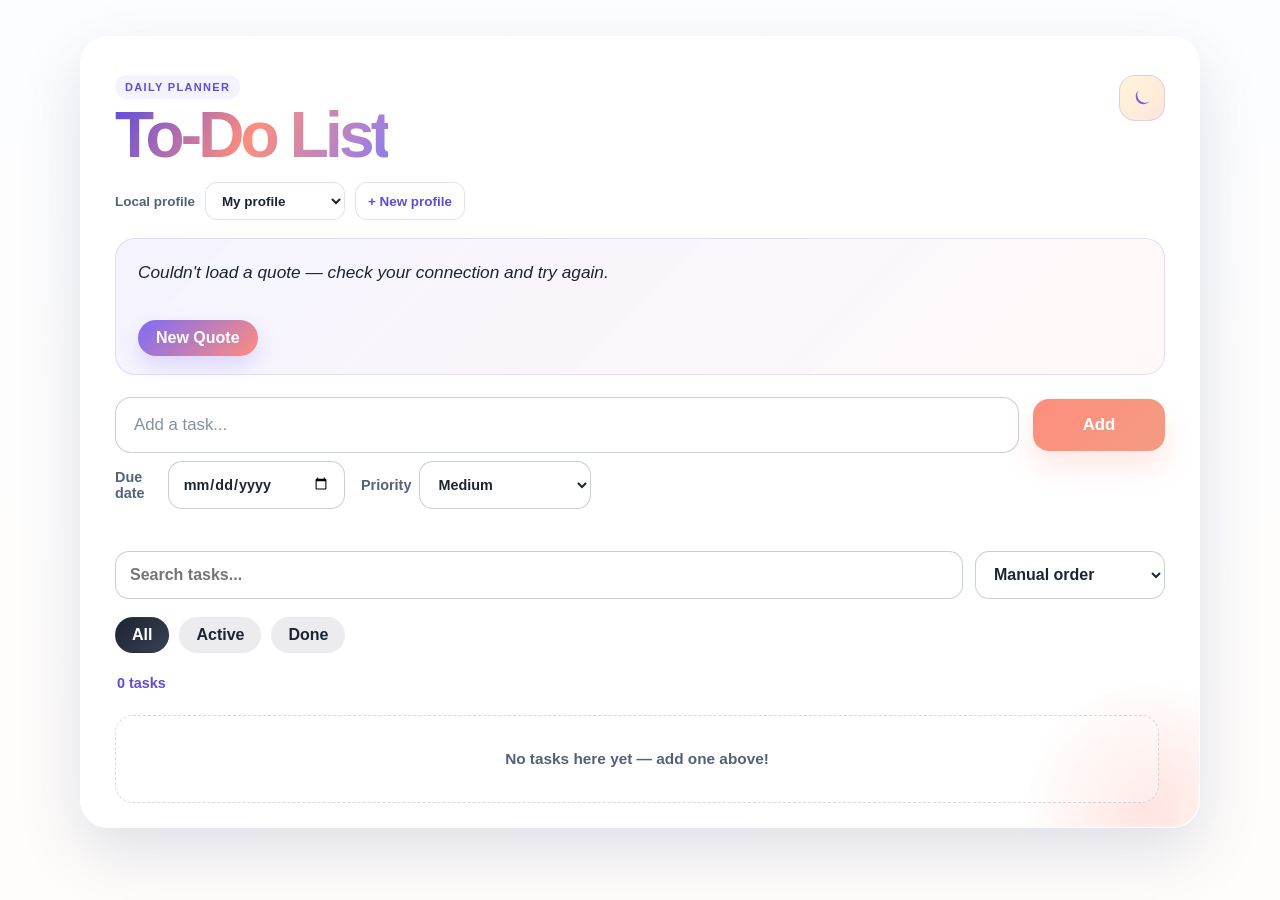
==== public/index.html @ 95595918 "feat: Refining the design" ====
<!doctype html>
<html lang="en">
    <head>
        <meta charset="UTF-8" />
        <meta name="viewport" content="width=device-width, initial-scale=1.0" />
        <title>To-Do List</title>
        <link rel="stylesheet" href="to-do-list.css" />
    </head>

    <body>
        <div class="todo-app">
            <header>
                <div class="logo">
                    <div class="brand-wrap">
                        <span class="eyebrow">Daily planner</span>
                        <h1>To-Do List</h1>
                    </div>
                    <button
                        id="mode-btn"
                        type="button"
                        onclick="myFunction()"
                        aria-label="Switch to dark mode"
                        title="Switch to dark mode"
                    >
                        <svg viewBox="0 0 24 24" aria-hidden="true">
                            <path d="M20.4 15.5A8.5 8.5 0 0 1 8.5 3.6 8.5 8.5 0 1 0 20.4 15.5Z"></path>
                        </svg>
                    </button>
                </div>
                <div class="profile-bar">
                    <label for="profile-select">Local profile</label>
                    <select id="profile-select" aria-label="Choose local profile">
                        <option value="default">My profile</option>
                    </select>
                    <button id="add-profile-btn" type="button">+ New profile</button>
                    <form id="profile-form" class="profile-form" hidden>
                        <label class="visually-hidden" for="profile-name-input">
                            Profile name
                        </label>
                        <input
                            id="profile-name-input"
                            type="text"
                            maxlength="40"
                            placeholder="Profile name"
                            autocomplete="off"
                        />
                        <button type="submit">Save</button>
                        <button id="cancel-profile-btn" type="button">Cancel</button>
                    </form>
                </div>
            </header>

            <div class="quote-box" id="quote-box">
                <p class="quote-text" id="quote-text">
                    Click "New Quote" for a little motivation.
                </p>
                <p class="quote-author" id="quote-author"></p>
                <button class="quote-btn" id="quote-btn" type="button">
                    New Quote
                </button>
            </div>

            <div class="composer">
                <input
                    type="text"
                    id="task-input"
                    placeholder="Add a task..."
                    autocomplete="off"
                />
                <button id="add-btn">Add</button>
            </div>

            <!-- DUE DATE + PRIORITY -->
            <div class="due-row">
                <label for="due-input">
                    Due date <input type="date" id="due-input" />
                </label>
                <label for="priority-input">
                    Priority
                    <select id="priority-input">
                        <option value="low">Low</option>
                        <option value="medium" selected>Medium</option>
                        <option value="high">High</option>
                    </select>
                </label>
            </div>

            <p class="error-msg" id="error-msg"></p>

            <!-- SEARCH + SORT -->
            <div class="toolbar">
                <input
                    type="text"
                    id="search-input"
                    class="search-input"
                    placeholder="Search tasks..."
                    autocomplete="off"
                />
                <select id="sort-select" class="sort-select">
                    <option value="manual">Manual order</option>
                    <option value="due">Sort by due date</option>
                    <option value="priority">Sort by priority</option>
                </select>
            </div>

            <!-- FILTER TABS -->
            <div class="filters">
                <button
                    class="filter-btn active"
                    data-filter="all"
                    type="button"
                >
                    All
                </button>
                <button class="filter-btn" data-filter="active" type="button">
                    Active
                </button>
                <button class="filter-btn" data-filter="done" type="button">
                    Done
                </button>
            </div>

            <div class="list-meta">
                <span id="count-label">0 tasks</span>
                <span id="done-label"></span>
            </div>

            <div class="task-list-container">
                <ul id="task-list"></ul>
                <div class="empty-state" id="empty-state">
                    No tasks here yet — add one above!
                </div>
            </div>
        </div>

        <!-- UNDO TOAST -->
        <div class="toast" id="toast">
            <span id="toast-msg">Task deleted</span>
            <button id="toast-undo" type="button">Undo</button>
        </div>

        <script src="to-do-list.js"></script>
    </body>
</html>
---- public/to-do-list.css ----
﻿/* =========================================================
   MODERN TASK APP REDESIGN
   ========================================================= */

*,
*::before,
*::after {
    box-sizing: border-box;
}

:root {
    --bg-1: #edf4ff;
    --bg-2: #f9efe8;
    --surface: rgba(255, 255, 255, 0.58);
    --surface-strong: rgba(255, 255, 255, 0.82);
    --border: rgba(148, 163, 184, 0.34);
    --shadow: 0 24px 60px rgba(79, 95, 143, 0.18);
    --primary: #7c6cf7;
    --primary-strong: #5d4ce2;
    --secondary: #ff8d7d;
    --mint: #65d7c7;
    --sun: #f6c76d;
    --text: #1d2433;
    --muted: #536277;
    --soft: rgba(124, 108, 247, 0.1);
    --success: #1ea672;
    --warning: #c67b00;
    --danger: #db5d50;
    --dark-surface: rgba(17, 24, 39, 0.8);
    --dark-border: rgba(148, 163, 184, 0.2);
}

html,
body {
    height: 100%;
}

body {
    min-height: 100vh;
    margin: 0;
    padding: 22px 14px 40px;
    display: flex;
    align-items: flex-start;
    justify-content: center;
    font-family: Inter, "Segoe UI", sans-serif;
    color: var(--text);
    background-image:
        linear-gradient(rgba(239, 245, 255, 0.18), rgba(255, 242, 231, 0.2)),
        url("night-sky.webp");
    background-size: cover;
    background-position: center;
    background-repeat: no-repeat;
    background-attachment: fixed;
    transition: background-image 0.25s ease;
}

button,
input,
select {
    font: inherit;
}

.todo-app {
    width: min(1120px, 100%);
    padding: 26px 18px 18px;
    position: relative;
    border-radius: 28px;
    background: rgba(255, 255, 255, 0.88);
    border: 1px solid rgba(255, 255, 255, 0.82);
    backdrop-filter: blur(12px);
    -webkit-backdrop-filter: blur(12px);
    box-shadow: var(--shadow);
    overflow: hidden;
}

.todo-app::before {
    content: "";
    position: absolute;
    inset: auto -80px -110px auto;
    width: 260px;
    height: 260px;
    border-radius: 50%;
    background: radial-gradient(circle, rgba(255, 141, 125, 0.24), transparent 70%);
    pointer-events: none;
}

.logo {
    display: flex;
    justify-content: space-between;
    align-items: flex-start;
    gap: 12px;
    margin-bottom: 10px;
    position: relative;
    z-index: 1;
}

.brand-wrap {
    display: flex;
    flex-direction: column;
    gap: 6px;
}

.eyebrow {
    display: inline-flex;
    align-items: center;
    align-self: flex-start;
    padding: 6px 10px;
    border-radius: 999px;
    background: rgba(124, 108, 247, 0.08);
    color: var(--primary-strong);
    font-size: 11px;
    font-weight: 700;
    letter-spacing: 0.12em;
    text-transform: uppercase;
}

.todo-app h1 {
    margin: 0;
    font-size: clamp(2.1rem, 5vw, 4rem);
    line-height: 0.96;
    font-weight: 900;
    letter-spacing: -0.06em;
    background: linear-gradient(120deg, var(--primary-strong), var(--secondary), #8c7cf4);
    -webkit-background-clip: text;
    background-clip: text;
    color: transparent;
}

#mode-btn {
    width: 46px;
    height: 46px;
    display: inline-flex;
    align-items: center;
    justify-content: center;
    flex: none;
    border: 1px solid rgba(124, 108, 247, 0.24);
    background: linear-gradient(135deg, #fff5d8, #ffe5dc);
    color: #7c5bda;
    border-radius: 16px;
    cursor: pointer;
    transition: transform 0.2s ease, background 0.2s ease, border-color 0.2s ease;
}

#mode-btn svg {
    width: 22px;
    height: 22px;
    fill: currentColor;
}

#mode-btn svg.sun-icon {
    fill: none;
    stroke: currentColor;
    stroke-width: 2;
    stroke-linecap: round;
}

#mode-btn:hover {
    transform: translateY(-1px);
    background: linear-gradient(135deg, #ffe9a8, #ffd2c9);
}

.todo-app .quote-box {
    position: relative;
    z-index: 1;
    margin: 18px 0 22px;
    padding: 18px 18px 16px;
    border-radius: 20px;
    border: 1px solid rgba(124, 108, 247, 0.18);
    background: linear-gradient(135deg, rgba(124, 108, 247, 0.08), rgba(255, 141, 125, 0.06));
}

.todo-app .quote-text {
    margin: 0 0 8px;
    font-size: 1.08rem;
    font-style: italic;
    line-height: 1.6;
    color: var(--text);
}

.todo-app .quote-author {
    margin: 0 0 12px;
    color: var(--primary-strong);
    font-weight: 700;
    font-size: 0.78rem;
    letter-spacing: 0.04em;
    min-height: 1em;
}

.todo-app .quote-btn {
    border: none;
    border-radius: 999px;
    background: linear-gradient(135deg, var(--primary), var(--secondary));
    color: white;
    padding: 9px 18px;
    font-weight: 800;
    cursor: pointer;
    box-shadow: 0 10px 20px rgba(124, 108, 247, 0.22);
    transition: transform 0.2s ease, opacity 0.2s ease;
}

.todo-app .quote-btn:hover {
    transform: translateY(-1px);
}

.todo-app .quote-btn:disabled {
    opacity: 0.7;
    cursor: wait;
}

.todo-app .composer {
    position: relative;
    z-index: 1;
    display: flex;
    gap: 12px;
    align-items: center;
}

.todo-app #task-input {
    width: 100%;
    min-width: 0;
    border: 1.5px solid rgba(116, 136, 163, 0.4);
    border-radius: 16px;
    background: rgba(255, 255, 255, 0.92);
    padding: 17px 18px;
    font-size: 1.05rem;
    color: var(--text);
    outline: none;
    transition: border-color 0.2s ease, box-shadow 0.2s ease, background 0.2s ease;
}

.todo-app #task-input::placeholder {
    color: rgba(83, 98, 119, 0.7);
}

.todo-app #task-input:focus,
.todo-app .search-input:focus,
.todo-app #due-input:focus,
.todo-app #priority-input:focus,
.todo-app .sort-select:focus {
    border-color: rgba(124, 108, 247, 0.8);
    box-shadow: 0 0 0 5px rgba(124, 108, 247, 0.12);
    background: rgba(255, 255, 255, 0.8);
}

.todo-app #task-input.shake {
    animation: todo-shake 0.32s ease;
    border-color: rgba(219, 93, 80, 0.75);
    box-shadow: 0 0 0 5px rgba(219, 93, 80, 0.12);
}

@keyframes todo-shake {
    0%,
    100% { transform: translateX(0); }
    25% { transform: translateX(-6px); }
    50% { transform: translateX(6px); }
    75% { transform: translateX(-4px); }
}

.todo-app #add-btn {
    flex: none;
    min-width: 110px;
    border: none;
    border-radius: 16px;
    background: linear-gradient(135deg, var(--secondary), #f39c81);
    color: white;
    font-size: 1.05rem;
    font-weight: 800;
    padding: 16px 20px;
    cursor: pointer;
    box-shadow: 0 16px 28px rgba(255, 141, 125, 0.2);
    transition: transform 0.2s ease, box-shadow 0.2s ease;
}

.todo-app #add-btn:hover {
    transform: translateY(-1px);
    box-shadow: 0 20px 30px rgba(255, 141, 125, 0.28);
}

.todo-app .error-msg {
    position: relative;
    z-index: 1;
    min-height: 1.2em;
    margin: 8px 4px 0;
    color: var(--danger);
    font-size: 0.84rem;
    font-weight: 700;
}

.todo-app .due-row {
    position: relative;
    z-index: 1;
    display: flex;
    flex-wrap: wrap;
    gap: 12px;
    margin-top: 8px;
}

.todo-app .due-row label {
    display: flex;
    align-items: center;
    gap: 8px;
    font-size: 0.9rem;
    font-weight: 700;
    color: var(--muted);
    flex: 1 1 180px;
}

.todo-app #due-input,
.todo-app #priority-input,
.todo-app .search-input,
.todo-app .sort-select {
    border: 1.5px solid rgba(116, 136, 163, 0.4);
    background: rgba(255, 255, 255, 0.92);
    border-radius: 14px;
    color: var(--text);
    outline: none;
    min-height: 48px;
    padding: 0 14px;
    font-weight: 600;
}

.todo-app #due-input,
.todo-app #priority-input {
    width: 100%;
}

.todo-app #priority-input option {
    background: white;
    color: var(--text);
}

.todo-app .toolbar {
    position: relative;
    z-index: 1;
    display: flex;
    flex-wrap: wrap;
    gap: 12px;
    margin-top: 18px;
}

.todo-app .search-input {
    flex: 1 1 220px;
    min-width: 0;
}

.todo-app .sort-select {
    flex: 0 0 180px;
    min-width: 0;
    cursor: pointer;
}

.todo-app .filters {
    position: relative;
    z-index: 1;
    display: flex;
    align-items: center;
    gap: 10px;
    flex-wrap: wrap;
    margin-top: 18px;
}

.todo-app .filter-btn {
    border: 1px solid transparent;
    border-radius: 999px;
    background: rgba(15, 23, 42, 0.08);
    color: var(--text);
    padding: 8px 16px;
    font-weight: 800;
    cursor: pointer;
    transition: transform 0.2s ease, background 0.2s ease, color 0.2s ease;
}

.todo-app .filter-btn:hover {
    transform: translateY(-1px);
}

.todo-app .filter-btn.active {
    background: linear-gradient(135deg, var(--text), #374151);
    color: white;
}

.todo-app .list-meta {
    position: relative;
    z-index: 1;
    display: flex;
    justify-content: space-between;
    align-items: center;
    gap: 12px;
    margin-top: 22px;
    padding: 0 2px;
    font-size: 0.9rem;
    font-weight: 800;
}

.todo-app #count-label {
    color: var(--primary-strong);
}

.todo-app #done-label {
    color: var(--success);
}

.task-list-container {
    position: relative;
    z-index: 1;
    max-height: 540px;
    overflow-y: auto;
    padding-right: 6px;
    margin-top: 12px;
}

.task-list-container::-webkit-scrollbar {
    width: 8px;
}

.task-list-container::-webkit-scrollbar-thumb {
    background: rgba(148, 163, 184, 0.45);
    border-radius: 999px;
}

.todo-app #task-list {
    list-style: none;
    margin: 0;
    padding: 0;
    display: flex;
    flex-direction: column;
    gap: 12px;
}

.todo-app #task-list li {
    display: flex;
    align-items: center;
    gap: 12px;
    width: 100%;
    padding: 12px 14px 12px 10px;
    border-radius: 18px;
    background: rgba(255, 255, 255, 0.94);
    border: 1px solid rgba(148, 163, 184, 0.3);
    border-left: 4px solid var(--accent, var(--primary));
    box-shadow: 0 8px 20px rgba(15, 23, 42, 0.04);
    transition: transform 0.2s ease, box-shadow 0.2s ease, border-color 0.2s ease;
    animation: todo-rise 0.25s ease;
}

.todo-app #task-list li:hover {
    transform: translateY(-2px);
    box-shadow: 0 12px 24px rgba(15, 23, 42, 0.08);
}

.todo-app #task-list li.dragging {
    opacity: 0.5;
}

@keyframes todo-rise {
    from {
        opacity: 0;
        transform: translateY(8px);
    }
    to {
        opacity: 1;
        transform: translateY(0);
    }
}

.todo-app .drag-handle {
    flex: none;
    width: 18px;
    height: 24px;
    border: none;
    background: transparent;
    color: rgba(83, 98, 119, 0.7);
    display: flex;
    align-items: center;
    justify-content: center;
    cursor: grab;
    padding: 0;
}

.todo-app .drag-handle:hover {
    color: var(--primary-strong);
}

.todo-app .check {
    width: 28px;
    height: 28px;
    border-radius: 50%;
    border: 2px solid var(--accent, var(--primary));
    background: white;
    display: flex;
    align-items: center;
    justify-content: center;
    padding: 0;
    flex: none;
    cursor: pointer;
    transition: transform 0.2s ease, background 0.2s ease;
}

.todo-app .check svg {
    width: 15px;
    height: 15px;
    opacity: 0;
    transform: scale(0.7);
    transition: opacity 0.2s ease, transform 0.2s ease;
}

.todo-app li.done .check {
    background: var(--accent, var(--primary));
    border-color: var(--accent, var(--primary));
}

.todo-app li.done .check svg {
    opacity: 1;
    transform: scale(1);
}

.todo-app .task-main {
    flex: 1 1 auto;
    min-width: 0;
    display: flex;
    align-items: center;
    flex-wrap: wrap;
    gap: 8px 10px;
}

.todo-app .task-text {
    flex: 1 1 auto;
    min-width: 0;
    font-size: 1.05rem;
    font-weight: 600;
    color: var(--text);
    line-height: 1.4;
    word-break: break-word;
    cursor: pointer;
}

.todo-app li.done .task-text {
    color: rgba(30, 166, 114, 0.9);
    text-decoration: line-through;
    font-weight: 500;
}

.todo-app .priority-badge,
.todo-app .due-badge {
    display: inline-flex;
    align-items: center;
    justify-content: center;
    border: none;
    border-radius: 999px;
    font-size: 0.73rem;
    font-weight: 800;
    line-height: 1;
    padding: 7px 10px;
    white-space: nowrap;
    cursor: pointer;
    transition: transform 0.2s ease;
}

.todo-app .priority-badge:hover,
.todo-app .due-badge:hover {
    transform: translateY(-1px);
}

.todo-app .priority-badge.low {
    background: rgba(101, 215, 199, 0.16);
    color: #167f6b;
}

.todo-app .priority-badge.medium {
    background: rgba(246, 199, 109, 0.21);
    color: #9c6a00;
}

.todo-app .priority-badge.high {
    background: rgba(219, 93, 80, 0.12);
    color: #c94a3b;
}

.todo-app .due-badge {
    background: rgba(124, 108, 247, 0.08);
    color: var(--primary-strong);
}

.todo-app .due-badge.today {
    background: rgba(246, 199, 109, 0.22);
    color: var(--warning);
}

.todo-app .due-badge.overdue {
    background: rgba(219, 93, 80, 0.12);
    color: var(--danger);
}

.todo-app .due-badge.empty {
    background: rgba(148, 163, 184, 0.08);
    color: var(--muted);
    border: 1px dashed rgba(148, 163, 184, 0.44);
}

.todo-app .delete-btn {
    flex: none;
    width: 32px;
    height: 32px;
    display: flex;
    align-items: center;
    justify-content: center;
    border: none;
    border-radius: 10px;
    background: transparent;
    color: rgba(83, 98, 119, 0.8);
    cursor: pointer;
    transition: background 0.2s ease, color 0.2s ease, transform 0.2s ease;
}

.todo-app .delete-btn:hover {
    background: rgba(219, 93, 80, 0.12);
    color: var(--danger);
    transform: rotate(10deg);
}

.todo-app .empty-state {
    display: none;
    margin-top: 12px;
    padding: 34px 18px;
    border: 1.5px dashed rgba(148, 163, 184, 0.4);
    border-radius: 18px;
    background: rgba(255, 255, 255, 0.28);
    text-align: center;
    font-size: 0.96rem;
    color: var(--muted);
    font-weight: 600;
}

.todo-app .edit-input {
    width: 100%;
    border: 2px solid rgba(124, 108, 247, 0.7);
    border-radius: 12px;
    background: rgba(255, 255, 255, 0.95);
    color: var(--text);
    padding: 10px 12px;
    font-size: 1rem;
    font-weight: 600;
    outline: none;
    box-shadow: 0 0 0 4px rgba(124, 108, 247, 0.08);
}

.toast {
    position: fixed;
    left: 50%;
    bottom: 20px;
    transform: translate(-50%, 30px);
    display: flex;
    align-items: center;
    gap: 12px;
    width: min(420px, calc(100% - 28px));
    padding: 12px 14px 12px 18px;
    border-radius: 14px;
    background: rgba(15, 23, 42, 0.92);
    color: white;
    box-shadow: 0 16px 40px rgba(15, 23, 42, 0.24);
    opacity: 0;
    pointer-events: none;
    transition: opacity 0.2s ease, transform 0.2s ease;
    z-index: 20;
}

.toast.show {
    opacity: 1;
    transform: translate(-50%, 0);
    pointer-events: auto;
}

.toast button {
    border: none;
    border-radius: 999px;
    background: linear-gradient(135deg, var(--primary), var(--secondary));
    color: white;
    font-weight: 800;
    padding: 8px 12px;
    cursor: pointer;
}

@media (min-width: 620px) {
    .todo-app {
        padding: 32px 28px 20px;
    }

    .todo-app .composer {
        gap: 14px;
    }

    .todo-app #add-btn {
        min-width: 132px;
    }

    .todo-app .due-row {
        gap: 16px;
    }

    .todo-app .due-row label {
        flex: 0 1 230px;
    }

    .todo-app .toolbar {
        flex-wrap: nowrap;
    }

    .todo-app .search-input {
        flex: 1 1 auto;
    }

    .todo-app .sort-select {
        flex: 0 0 190px;
    }
}

@media (min-width: 900px) {
    body {
        padding-top: 36px;
    }

    .todo-app {
        padding: 38px 34px 24px;
    }

    .todo-app .quote-box {
        padding: 20px 22px 18px;
    }

    .todo-app .task-text {
        font-size: 1.08rem;
    }
}

body.night-mode {
    background-image: url("starry-sun.webp");
    color: #e5eefb;
}

body.night-mode .todo-app {
    background: rgba(15, 23, 42, 0.98);
    border-color: var(--dark-border);
    box-shadow: 0 28px 60px rgba(2, 6, 23, 0.5);
    backdrop-filter: none;
    -webkit-backdrop-filter: none;
}

body.night-mode #mode-btn {
    background: linear-gradient(135deg, #293754, #493968);
    border-color: rgba(196, 181, 253, 0.3);
    color: #ffe28a;
}

body.night-mode .eyebrow,
body.night-mode .quote-author {
    color: #d4c9ff;
}

body.night-mode .quote-box {
    background: linear-gradient(135deg, rgba(124, 108, 247, 0.14), rgba(101, 215, 199, 0.08));
    border-color: rgba(124, 108, 247, 0.25);
}

body.night-mode .quote-text,
body.night-mode .task-text,
body.night-mode #task-input,
body.night-mode .search-input,
body.night-mode #due-input,
body.night-mode #priority-input,
body.night-mode .sort-select,
body.night-mode .due-row label,
body.night-mode .filter-btn {
    color: #edf5ff;
}

body.night-mode #task-input,
body.night-mode .search-input,
body.night-mode #due-input,
body.night-mode #priority-input,
body.night-mode .sort-select {
    background: rgba(15, 23, 42, 0.9);
    border-color: rgba(148, 163, 184, 0.24);
}

body.night-mode .filter-btn {
    background: rgba(148, 163, 184, 0.08);
}

body.night-mode .filter-btn.active {
    background: linear-gradient(135deg, #f5d0ff, #7c6cf7);
    color: #111827;
}

body.night-mode .task-list-container::-webkit-scrollbar-thumb {
    background: rgba(148, 163, 184, 0.45);
}

body.night-mode .todo-app #task-list li {
    background: rgba(15, 23, 42, 0.9);
    border-color: rgba(148, 163, 184, 0.18);
    box-shadow: none;
}

body.night-mode .check {
    background: rgba(15, 23, 42, 0.7);
}

body.night-mode .delete-btn,
body.night-mode .drag-handle {
    color: rgba(203, 213, 225, 0.8);
}

body.night-mode .empty-state {
    background: rgba(15, 23, 42, 0.5);
    border-color: rgba(148, 163, 184, 0.24);
    color: #cbd5e1;
}

body.night-mode .due-badge.empty {
    background: rgba(148, 163, 184, 0.06);
    color: #cbd5e1;
}

body.night-mode .priority-badge.medium {
    color: #f6d47b;
}

body.night-mode .task-text {
    color: #eff6ff;
}

body.night-mode li.done .task-text {
    color: #8de3bb;
}

body.night-mode .quote-btn {
    box-shadow: 0 10px 18px rgba(124, 108, 247, 0.32);
}

.profile-bar {
    display: flex;
    align-items: center;
    flex-wrap: wrap;
    gap: 10px;
    margin: 16px 0 4px;
    position: relative;
    z-index: 1;
    color: var(--muted);
    font-size: 0.84rem;
    font-weight: 700;
}

.profile-bar select,
.profile-bar button,
.profile-form input,
.profile-form button {
    min-height: 38px;
    border: 1px solid rgba(124, 108, 247, 0.22);
    border-radius: 12px;
    background: rgba(255, 255, 255, 0.78);
    color: var(--text);
    padding: 0 12px;
    font-weight: 700;
}

.profile-bar select {
    min-width: 140px;
    cursor: pointer;
}

.profile-bar button {
    color: var(--primary-strong);
    cursor: pointer;
}

.profile-form {
    display: flex;
    flex-wrap: wrap;
    align-items: center;
    gap: 8px;
}

.profile-form[hidden] {
    display: none;
}

.profile-form input {
    width: 150px;
    padding: 0 10px;
    font: inherit;
}

.profile-form button[type="submit"] {
    background: var(--primary);
    color: white;
}

.visually-hidden {
    position: absolute;
    width: 1px;
    height: 1px;
    padding: 0;
    margin: -1px;
    overflow: hidden;
    clip: rect(0, 0, 0, 0);
    white-space: nowrap;
    border: 0;
}

.profile-bar button:hover {
    background: rgba(124, 108, 247, 0.1);
}

.todo-app .note-toggle {
    flex: none;
    border: 1px solid rgba(124, 108, 247, 0.2);
    border-radius: 999px;
    background: rgba(124, 108, 247, 0.07);
    color: var(--primary-strong);
    padding: 6px 10px;
    font-size: 0.72rem;
    font-weight: 800;
    cursor: pointer;
}

.todo-app .note-toggle:hover {
    background: rgba(124, 108, 247, 0.14);
}

.todo-app .task-notes {
    display: none;
    flex: 1 0 100%;
    width: 100%;
    min-height: 86px;
    resize: vertical;
    border: 1px solid rgba(124, 108, 247, 0.2);
    border-radius: 12px;
    background: rgba(124, 108, 247, 0.04);
    color: var(--text);
    padding: 10px 12px;
    font: inherit;
    font-size: 0.88rem;
    line-height: 1.5;
    outline: none;
}

.todo-app .task-notes.open {
    display: block;
}

.todo-app .task-notes:focus {
    border-color: var(--primary);
    box-shadow: 0 0 0 3px rgba(124, 108, 247, 0.1);
}

.todo-app .pin-btn {
    flex: none;
    width: 34px;
    height: 34px;
    display: inline-flex;
    align-items: center;
    justify-content: center;
    border: 1px solid transparent;
    border-radius: 10px;
    background: transparent;
    color: var(--muted);
    cursor: pointer;
    transition: background 0.2s ease, color 0.2s ease, transform 0.2s ease;
}

.todo-app .pin-btn svg {
    width: 18px;
    height: 18px;
    fill: none;
    stroke: currentColor;
    stroke-width: 1.7;
    stroke-linejoin: round;
}

.todo-app .pin-btn:hover {
    background: rgba(246, 199, 109, 0.15);
    color: #a66b00;
}

.todo-app .pin-btn[aria-pressed="true"] {
    background: rgba(246, 199, 109, 0.2);
    color: #a66b00;
}

.todo-app .pin-btn[aria-pressed="true"] svg {
    fill: currentColor;
}

body.night-mode .profile-bar {
    color: #d4deef;
}

body.night-mode .profile-bar select,
body.night-mode .profile-bar button,
body.night-mode .profile-form input,
body.night-mode .profile-form button {
    background: rgba(15, 23, 42, 0.9);
    border-color: rgba(148, 163, 184, 0.25);
    color: #edf5ff;
}

body.night-mode .profile-bar button,
body.night-mode .note-toggle {
    color: #d4c9ff;
}

body.night-mode .profile-form button[type="submit"] {
    background: var(--primary);
    color: white;
}

body.night-mode .note-toggle {
    background: rgba(124, 108, 247, 0.14);
    border-color: rgba(196, 181, 253, 0.2);
}

body.night-mode .task-notes {
    background: rgba(8, 13, 30, 0.7);
    border-color: rgba(148, 163, 184, 0.25);
    color: #edf5ff;
}

body.night-mode .pin-btn {
    color: #cbd5e1;
}

body.night-mode .pin-btn[aria-pressed="true"] {
    background: rgba(246, 199, 109, 0.18);
    color: #f6d47b;
}

@media (max-width: 480px) {
    .profile-bar {
        gap: 8px;
    }

    .profile-bar label {
        flex-basis: 100%;
    }

    .profile-bar select {
        flex: 1;
    }

    .todo-app #task-list li {
        flex-wrap: wrap;
    }

    .todo-app .task-main {
        flex-basis: calc(100% - 100px);
    }
}
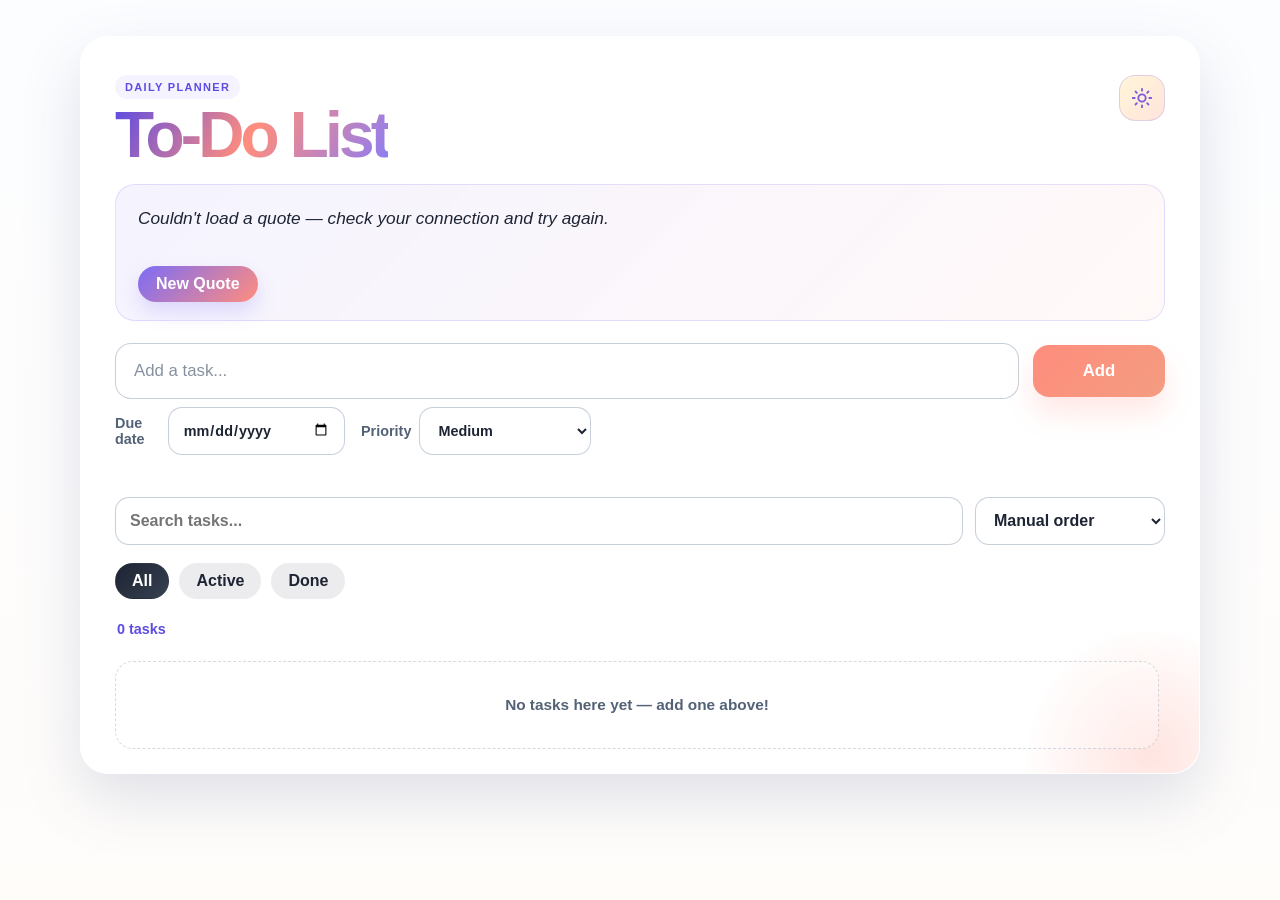
==== commit 4e21a441: "Featured Removed: user profile" ====
--- a/public/index.html
+++ b/public/index.html
@@ -22,31 +22,11 @@
                         aria-label="Switch to dark mode"
                         title="Switch to dark mode"
                     >
-                        <svg viewBox="0 0 24 24" aria-hidden="true">
-                            <path d="M20.4 15.5A8.5 8.5 0 0 1 8.5 3.6 8.5 8.5 0 1 0 20.4 15.5Z"></path>
+                        <svg class="sun-icon" viewBox="0 0 24 24" aria-hidden="true">
+                            <circle cx="12" cy="12" r="4"></circle>
+                            <path d="M12 2v2m0 16v2M4.93 4.93l1.42 1.42m11.3 11.3 1.42 1.42M2 12h2m16 0h2M4.93 19.07l1.42-1.42m11.3-11.3 1.42-1.42"></path>
                         </svg>
                     </button>
-                </div>
-                <div class="profile-bar">
-                    <label for="profile-select">Local profile</label>
-                    <select id="profile-select" aria-label="Choose local profile">
-                        <option value="default">My profile</option>
-                    </select>
-                    <button id="add-profile-btn" type="button">+ New profile</button>
-                    <form id="profile-form" class="profile-form" hidden>
-                        <label class="visually-hidden" for="profile-name-input">
-                            Profile name
-                        </label>
-                        <input
-                            id="profile-name-input"
-                            type="text"
-                            maxlength="40"
-                            placeholder="Profile name"
-                            autocomplete="off"
-                        />
-                        <button type="submit">Save</button>
-                        <button id="cancel-profile-btn" type="button">Cancel</button>
-                    </form>
                 </div>
             </header>
 
--- a/public/to-do-list.css
+++ b/public/to-do-list.css
@@ -836,80 +836,6 @@
     box-shadow: 0 10px 18px rgba(124, 108, 247, 0.32);
 }
 
-.profile-bar {
-    display: flex;
-    align-items: center;
-    flex-wrap: wrap;
-    gap: 10px;
-    margin: 16px 0 4px;
-    position: relative;
-    z-index: 1;
-    color: var(--muted);
-    font-size: 0.84rem;
-    font-weight: 700;
-}
-
-.profile-bar select,
-.profile-bar button,
-.profile-form input,
-.profile-form button {
-    min-height: 38px;
-    border: 1px solid rgba(124, 108, 247, 0.22);
-    border-radius: 12px;
-    background: rgba(255, 255, 255, 0.78);
-    color: var(--text);
-    padding: 0 12px;
-    font-weight: 700;
-}
-
-.profile-bar select {
-    min-width: 140px;
-    cursor: pointer;
-}
-
-.profile-bar button {
-    color: var(--primary-strong);
-    cursor: pointer;
-}
-
-.profile-form {
-    display: flex;
-    flex-wrap: wrap;
-    align-items: center;
-    gap: 8px;
-}
-
-.profile-form[hidden] {
-    display: none;
-}
-
-.profile-form input {
-    width: 150px;
-    padding: 0 10px;
-    font: inherit;
-}
-
-.profile-form button[type="submit"] {
-    background: var(--primary);
-    color: white;
-}
-
-.visually-hidden {
-    position: absolute;
-    width: 1px;
-    height: 1px;
-    padding: 0;
-    margin: -1px;
-    overflow: hidden;
-    clip: rect(0, 0, 0, 0);
-    white-space: nowrap;
-    border: 0;
-}
-
-.profile-bar button:hover {
-    background: rgba(124, 108, 247, 0.1);
-}
-
 .todo-app .note-toggle {
     flex: none;
     border: 1px solid rgba(124, 108, 247, 0.2);
@@ -990,27 +916,8 @@
     fill: currentColor;
 }
 
-body.night-mode .profile-bar {
-    color: #d4deef;
-}
-
-body.night-mode .profile-bar select,
-body.night-mode .profile-bar button,
-body.night-mode .profile-form input,
-body.night-mode .profile-form button {
-    background: rgba(15, 23, 42, 0.9);
-    border-color: rgba(148, 163, 184, 0.25);
-    color: #edf5ff;
-}
-
-body.night-mode .profile-bar button,
 body.night-mode .note-toggle {
     color: #d4c9ff;
-}
-
-body.night-mode .profile-form button[type="submit"] {
-    background: var(--primary);
-    color: white;
 }
 
 body.night-mode .note-toggle {
@@ -1034,18 +941,6 @@
 }
 
 @media (max-width: 480px) {
-    .profile-bar {
-        gap: 8px;
-    }
-
-    .profile-bar label {
-        flex-basis: 100%;
-    }
-
-    .profile-bar select {
-        flex: 1;
-    }
-
     .todo-app #task-list li {
         flex-wrap: wrap;
     }
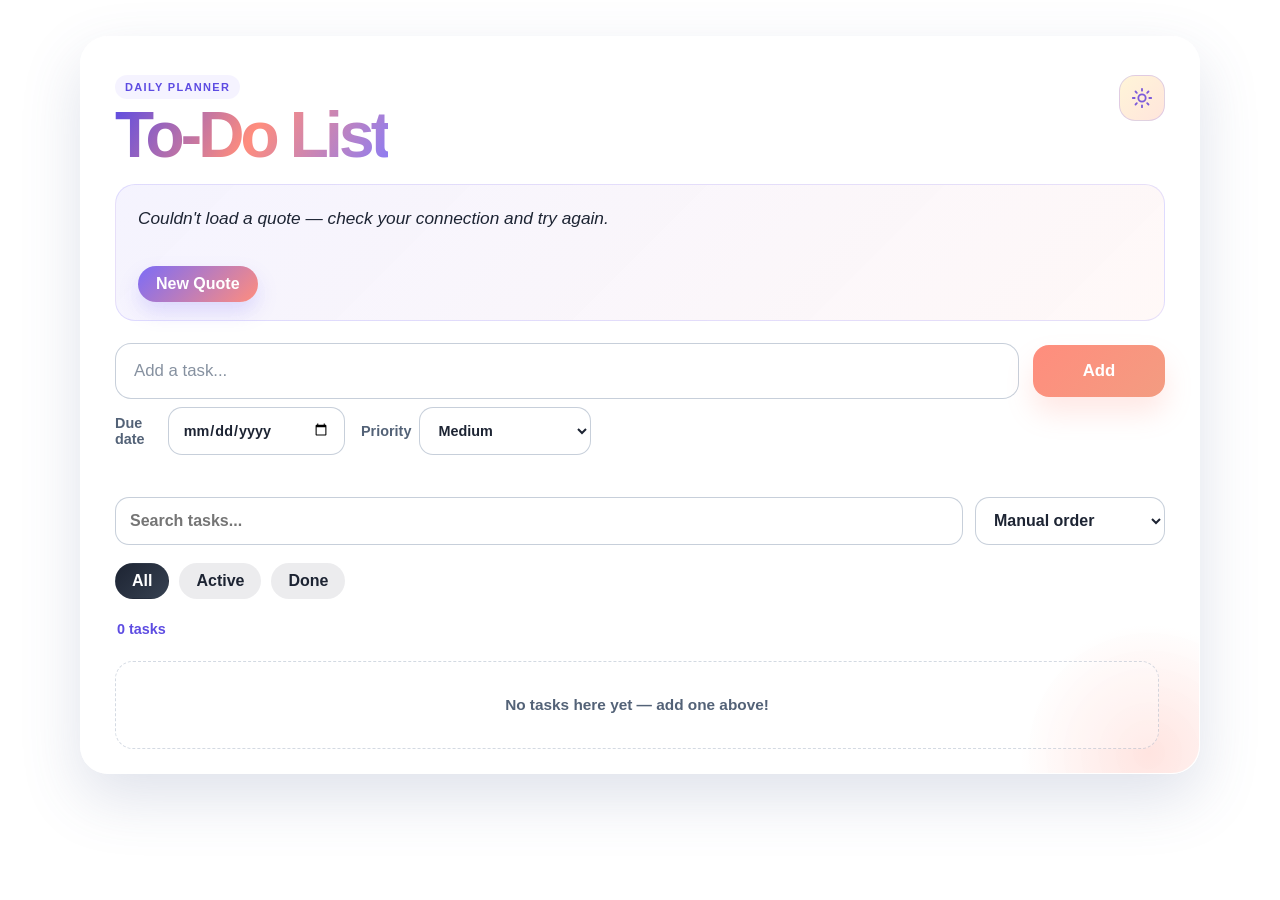
==== commit de068110: "fixed: background color" ====
--- a/public/index.html
+++ b/public/index.html
@@ -40,15 +40,15 @@
                 </button>
             </div>
 
-            <div class="composer">
+            <form id="task-form" class="composer">
                 <input
                     type="text"
                     id="task-input"
                     placeholder="Add a task..."
                     autocomplete="off"
                 />
-                <button id="add-btn">Add</button>
-            </div>
+                <button id="add-btn" type="submit">Add</button>
+            </form>
 
             <!-- DUE DATE + PRIORITY -->
             <div class="due-row">
@@ -119,6 +119,6 @@
             <button id="toast-undo" type="button">Undo</button>
         </div>
 
-        <script src="to-do-list.js"></script>
+        <script src="to-do-list.js" defer></script>
     </body>
 </html>
--- a/public/to-do-list.css
+++ b/public/to-do-list.css
@@ -44,9 +44,7 @@
     justify-content: center;
     font-family: Inter, "Segoe UI", sans-serif;
     color: var(--text);
-    background-image:
-        linear-gradient(rgba(239, 245, 255, 0.18), rgba(255, 242, 231, 0.2)),
-        url("night-sky.webp");
+    background-image: url("night-sky.webp");
     background-size: cover;
     background-position: center;
     background-repeat: no-repeat;
@@ -63,7 +61,7 @@
 .todo-app {
     width: min(1120px, 100%);
     padding: 26px 18px 18px;
-    position: relative;
+    position: fixed;
     border-radius: 28px;
     background: rgba(255, 255, 255, 0.88);
     border: 1px solid rgba(255, 255, 255, 0.82);
@@ -80,7 +78,11 @@
     width: 260px;
     height: 260px;
     border-radius: 50%;
-    background: radial-gradient(circle, rgba(255, 141, 125, 0.24), transparent 70%);
+    background: radial-gradient(
+        circle,
+        rgba(255, 141, 125, 0.24),
+        transparent 70%
+    );
     pointer-events: none;
 }
 
@@ -120,7 +122,12 @@
     line-height: 0.96;
     font-weight: 900;
     letter-spacing: -0.06em;
-    background: linear-gradient(120deg, var(--primary-strong), var(--secondary), #8c7cf4);
+    background: linear-gradient(
+        120deg,
+        var(--primary-strong),
+        var(--secondary),
+        #8c7cf4
+    );
     -webkit-background-clip: text;
     background-clip: text;
     color: transparent;
@@ -138,7 +145,10 @@
     color: #7c5bda;
     border-radius: 16px;
     cursor: pointer;
-    transition: transform 0.2s ease, background 0.2s ease, border-color 0.2s ease;
+    transition:
+        transform 0.2s ease,
+        background 0.2s ease,
+        border-color 0.2s ease;
 }
 
 #mode-btn svg {
@@ -166,7 +176,11 @@
     padding: 18px 18px 16px;
     border-radius: 20px;
     border: 1px solid rgba(124, 108, 247, 0.18);
-    background: linear-gradient(135deg, rgba(124, 108, 247, 0.08), rgba(255, 141, 125, 0.06));
+    background: linear-gradient(
+        135deg,
+        rgba(124, 108, 247, 0.08),
+        rgba(255, 141, 125, 0.06)
+    );
 }
 
 .todo-app .quote-text {
@@ -195,7 +209,9 @@
     font-weight: 800;
     cursor: pointer;
     box-shadow: 0 10px 20px rgba(124, 108, 247, 0.22);
-    transition: transform 0.2s ease, opacity 0.2s ease;
+    transition:
+        transform 0.2s ease,
+        opacity 0.2s ease;
 }
 
 .todo-app .quote-btn:hover {
@@ -225,7 +241,10 @@
     font-size: 1.05rem;
     color: var(--text);
     outline: none;
-    transition: border-color 0.2s ease, box-shadow 0.2s ease, background 0.2s ease;
+    transition:
+        border-color 0.2s ease,
+        box-shadow 0.2s ease,
+        background 0.2s ease;
 }
 
 .todo-app #task-input::placeholder {
@@ -250,10 +269,18 @@
 
 @keyframes todo-shake {
     0%,
-    100% { transform: translateX(0); }
-    25% { transform: translateX(-6px); }
-    50% { transform: translateX(6px); }
-    75% { transform: translateX(-4px); }
+    100% {
+        transform: translateX(0);
+    }
+    25% {
+        transform: translateX(-6px);
+    }
+    50% {
+        transform: translateX(6px);
+    }
+    75% {
+        transform: translateX(-4px);
+    }
 }
 
 .todo-app #add-btn {
@@ -268,7 +295,9 @@
     padding: 16px 20px;
     cursor: pointer;
     box-shadow: 0 16px 28px rgba(255, 141, 125, 0.2);
-    transition: transform 0.2s ease, box-shadow 0.2s ease;
+    transition:
+        transform 0.2s ease,
+        box-shadow 0.2s ease;
 }
 
 .todo-app #add-btn:hover {
@@ -367,7 +396,10 @@
     padding: 8px 16px;
     font-weight: 800;
     cursor: pointer;
-    transition: transform 0.2s ease, background 0.2s ease, color 0.2s ease;
+    transition:
+        transform 0.2s ease,
+        background 0.2s ease,
+        color 0.2s ease;
 }
 
 .todo-app .filter-btn:hover {
@@ -438,7 +470,10 @@
     border: 1px solid rgba(148, 163, 184, 0.3);
     border-left: 4px solid var(--accent, var(--primary));
     box-shadow: 0 8px 20px rgba(15, 23, 42, 0.04);
-    transition: transform 0.2s ease, box-shadow 0.2s ease, border-color 0.2s ease;
+    transition:
+        transform 0.2s ease,
+        box-shadow 0.2s ease,
+        border-color 0.2s ease;
     animation: todo-rise 0.25s ease;
 }
 
@@ -492,7 +527,9 @@
     padding: 0;
     flex: none;
     cursor: pointer;
-    transition: transform 0.2s ease, background 0.2s ease;
+    transition:
+        transform 0.2s ease,
+        background 0.2s ease;
 }
 
 .todo-app .check svg {
@@ -500,7 +537,9 @@
     height: 15px;
     opacity: 0;
     transform: scale(0.7);
-    transition: opacity 0.2s ease, transform 0.2s ease;
+    transition:
+        opacity 0.2s ease,
+        transform 0.2s ease;
 }
 
 .todo-app li.done .check {
@@ -608,7 +647,10 @@
     background: transparent;
     color: rgba(83, 98, 119, 0.8);
     cursor: pointer;
-    transition: background 0.2s ease, color 0.2s ease, transform 0.2s ease;
+    transition:
+        background 0.2s ease,
+        color 0.2s ease,
+        transform 0.2s ease;
 }
 
 .todo-app .delete-btn:hover {
@@ -659,7 +701,9 @@
     box-shadow: 0 16px 40px rgba(15, 23, 42, 0.24);
     opacity: 0;
     pointer-events: none;
-    transition: opacity 0.2s ease, transform 0.2s ease;
+    transition:
+        opacity 0.2s ease,
+        transform 0.2s ease;
     z-index: 20;
 }
 
@@ -756,7 +800,11 @@
 }
 
 body.night-mode .quote-box {
-    background: linear-gradient(135deg, rgba(124, 108, 247, 0.14), rgba(101, 215, 199, 0.08));
+    background: linear-gradient(
+        135deg,
+        rgba(124, 108, 247, 0.14),
+        rgba(101, 215, 199, 0.08)
+    );
     border-color: rgba(124, 108, 247, 0.25);
 }
 
@@ -890,7 +938,10 @@
     background: transparent;
     color: var(--muted);
     cursor: pointer;
-    transition: background 0.2s ease, color 0.2s ease, transform 0.2s ease;
+    transition:
+        background 0.2s ease,
+        color 0.2s ease,
+        transform 0.2s ease;
 }
 
 .todo-app .pin-btn svg {
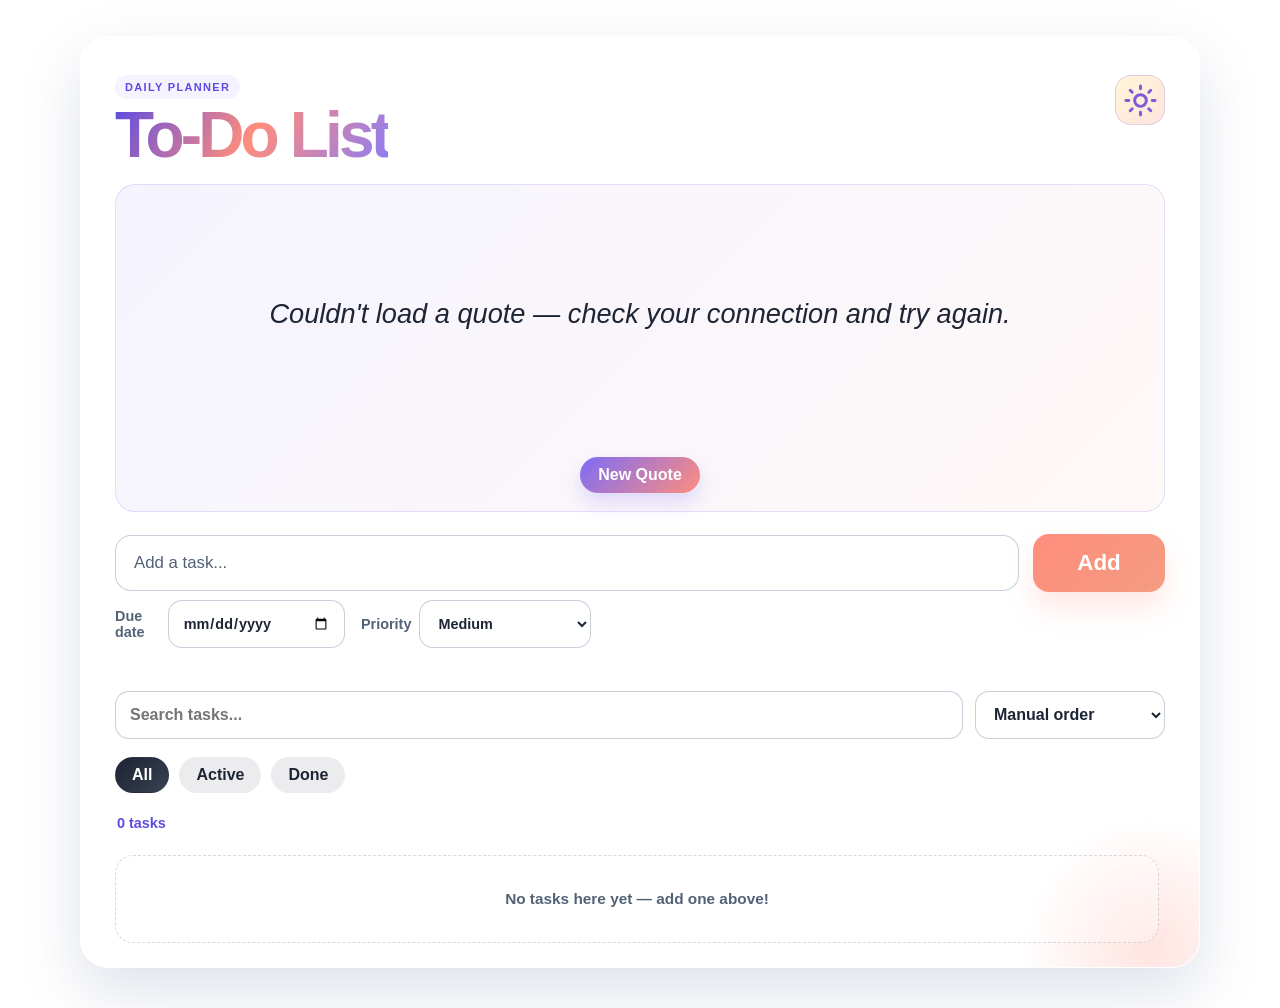
==== commit afe81354: "Feat: Changes Qoute Text Font size and Moon and Sun" ====
--- a/public/index.html
+++ b/public/index.html
@@ -22,9 +22,15 @@
                         aria-label="Switch to dark mode"
                         title="Switch to dark mode"
                     >
-                        <svg class="sun-icon" viewBox="0 0 24 24" aria-hidden="true">
+                        <svg
+                            class="sun-icon"
+                            viewBox="0 0 24 24"
+                            aria-hidden="true"
+                        >
                             <circle cx="12" cy="12" r="4"></circle>
-                            <path d="M12 2v2m0 16v2M4.93 4.93l1.42 1.42m11.3 11.3 1.42 1.42M2 12h2m16 0h2M4.93 19.07l1.42-1.42m11.3-11.3 1.42-1.42"></path>
+                            <path
+                                d="M12 2v2m0 16v2M4.93 4.93l1.42 1.42m11.3 11.3 1.42 1.42M2 12h2m16 0h2M4.93 19.07l1.42-1.42m11.3-11.3 1.42-1.42"
+                            ></path>
                         </svg>
                     </button>
                 </div>
--- a/public/to-do-list.css
+++ b/public/to-do-list.css
@@ -32,7 +32,7 @@
 
 html,
 body {
-    height: 100%;
+    min-height: 100%;
 }
 
 body {
@@ -49,7 +49,6 @@
     background-position: center;
     background-repeat: no-repeat;
     background-attachment: fixed;
-    transition: background-image 0.25s ease;
 }
 
 button,
@@ -61,7 +60,7 @@
 .todo-app {
     width: min(1120px, 100%);
     padding: 26px 18px 18px;
-    position: fixed;
+    position: relative;
     border-radius: 28px;
     background: rgba(255, 255, 255, 0.88);
     border: 1px solid rgba(255, 255, 255, 0.82);
@@ -134,8 +133,8 @@
 }
 
 #mode-btn {
-    width: 46px;
-    height: 46px;
+    width: 50px;
+    height: 50px;
     display: inline-flex;
     align-items: center;
     justify-content: center;
@@ -152,8 +151,8 @@
 }
 
 #mode-btn svg {
-    width: 22px;
-    height: 22px;
+    width: 35px;
+    height: 35px;
     fill: currentColor;
 }
 
@@ -173,7 +172,7 @@
     position: relative;
     z-index: 1;
     margin: 18px 0 22px;
-    padding: 18px 18px 16px;
+    padding: 12px 10px 16px;
     border-radius: 20px;
     border: 1px solid rgba(124, 108, 247, 0.18);
     background: linear-gradient(
@@ -184,23 +183,42 @@
 }
 
 .todo-app .quote-text {
+    display: flex;
+    align-items: center;
+    justify-content: center;
     margin: 0 0 8px;
-    font-size: 1.08rem;
+    font-size: 1.7rem;
     font-style: italic;
     line-height: 1.6;
     color: var(--text);
+    min-height: 8em;
+    text-align: center;
+    opacity: 1;
+    transition: opacity 700ms ease;
 }
 
 .todo-app .quote-author {
+    display: block;
+    width: 100%;
     margin: 0 0 12px;
     color: var(--primary-strong);
     font-weight: 700;
-    font-size: 0.78rem;
+    font-size: 0.9rem;
     letter-spacing: 0.04em;
     min-height: 1em;
+    text-align: center;
+    opacity: 1;
+    transition: opacity 700ms ease;
+}
+
+.todo-app .quote-text.is-fading,
+.todo-app .quote-author.is-fading {
+    opacity: 0;
 }
 
 .todo-app .quote-btn {
+    display: block;
+    margin: 0 auto;
     border: none;
     border-radius: 999px;
     background: linear-gradient(135deg, var(--primary), var(--secondary));
@@ -236,10 +254,10 @@
     min-width: 0;
     border: 1.5px solid rgba(116, 136, 163, 0.4);
     border-radius: 16px;
-    background: rgba(255, 255, 255, 0.92);
+    background: #ffffff;
     padding: 17px 18px;
     font-size: 1.05rem;
-    color: var(--text);
+    color: #1d2433;
     outline: none;
     transition:
         border-color 0.2s ease,
@@ -248,7 +266,8 @@
 }
 
 .todo-app #task-input::placeholder {
-    color: rgba(83, 98, 119, 0.7);
+    color: #536277;
+    opacity: 1;
 }
 
 .todo-app #task-input:focus,
@@ -258,7 +277,7 @@
 .todo-app .sort-select:focus {
     border-color: rgba(124, 108, 247, 0.8);
     box-shadow: 0 0 0 5px rgba(124, 108, 247, 0.12);
-    background: rgba(255, 255, 255, 0.8);
+    background: #ffffff;
 }
 
 .todo-app #task-input.shake {
@@ -290,7 +309,7 @@
     border-radius: 16px;
     background: linear-gradient(135deg, var(--secondary), #f39c81);
     color: white;
-    font-size: 1.05rem;
+    font-size: 1.4rem;
     font-weight: 800;
     padding: 16px 20px;
     cursor: pointer;
@@ -820,6 +839,11 @@
     color: #edf5ff;
 }
 
+body.night-mode .todo-app #task-input::placeholder {
+    color: #b8c5d9;
+    opacity: 1;
+}
+
 body.night-mode #task-input,
 body.night-mode .search-input,
 body.night-mode #due-input,
@@ -827,6 +851,12 @@
 body.night-mode .sort-select {
     background: rgba(15, 23, 42, 0.9);
     border-color: rgba(148, 163, 184, 0.24);
+}
+
+body.night-mode .todo-app #task-input:focus {
+    background: #111827;
+    color: #f8fafc;
+    border-color: #a99bff;
 }
 
 body.night-mode .filter-btn {
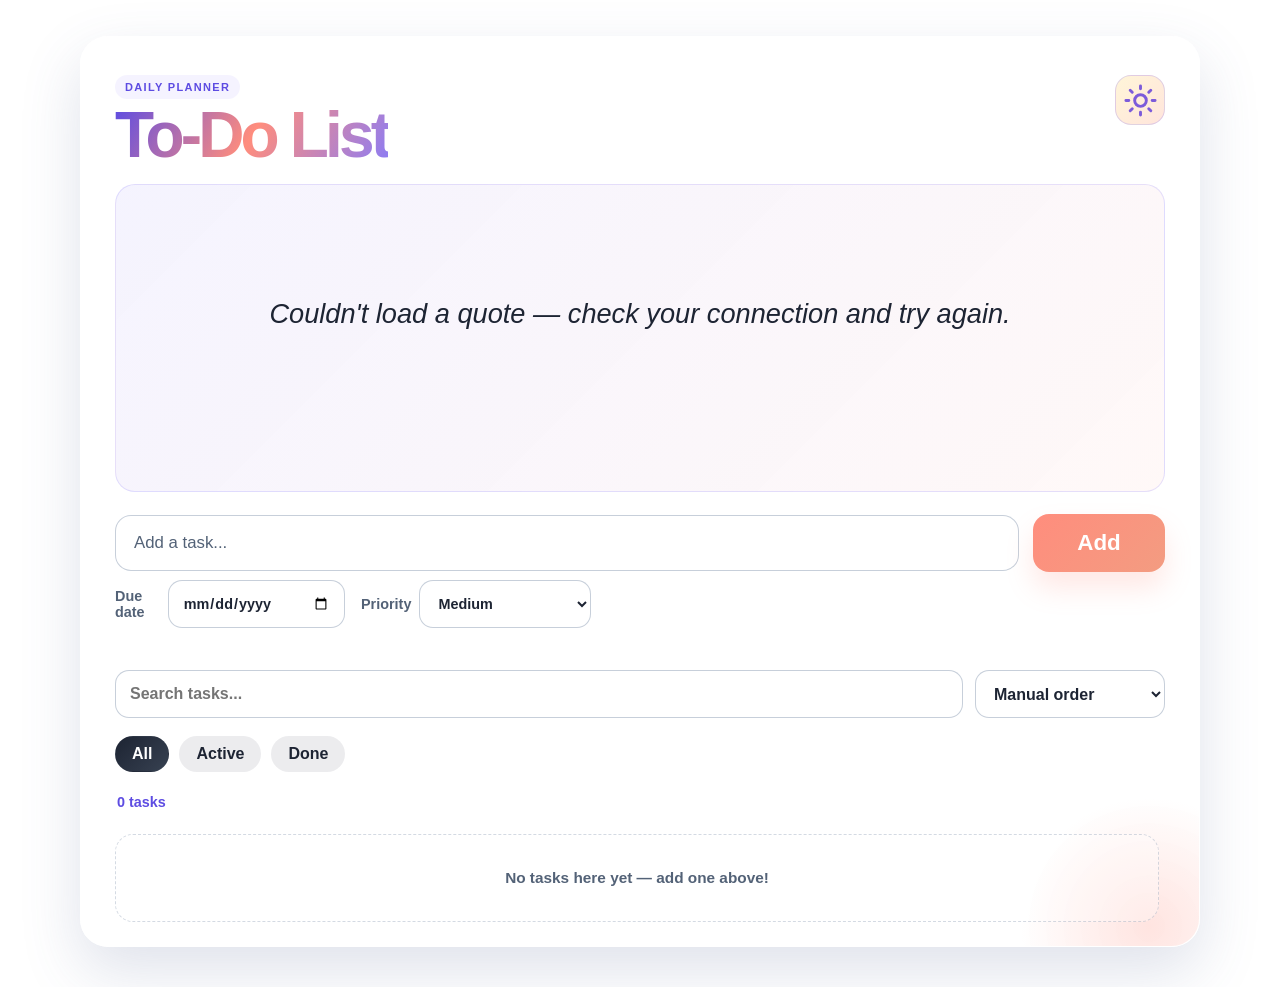
==== commit 6e22447a: "Feat: Removed the new qoute and change font size from the author" ====
--- a/public/index.html
+++ b/public/index.html
@@ -41,9 +41,6 @@
                     Click "New Quote" for a little motivation.
                 </p>
                 <p class="quote-author" id="quote-author"></p>
-                <button class="quote-btn" id="quote-btn" type="button">
-                    New Quote
-                </button>
             </div>
 
             <form id="task-form" class="composer">
--- a/public/to-do-list.css
+++ b/public/to-do-list.css
@@ -199,14 +199,17 @@
 
 .todo-app .quote-author {
     display: block;
+
     width: 100%;
     margin: 0 0 12px;
     color: var(--primary-strong);
     font-weight: 700;
-    font-size: 0.9rem;
+    font-size: 16px;
     letter-spacing: 0.04em;
     min-height: 1em;
-    text-align: center;
+    text-align: right;
+    padding-right: 71px;
+    padding-bottom: 30px;
     opacity: 1;
     transition: opacity 700ms ease;
 }
@@ -214,31 +217,6 @@
 .todo-app .quote-text.is-fading,
 .todo-app .quote-author.is-fading {
     opacity: 0;
-}
-
-.todo-app .quote-btn {
-    display: block;
-    margin: 0 auto;
-    border: none;
-    border-radius: 999px;
-    background: linear-gradient(135deg, var(--primary), var(--secondary));
-    color: white;
-    padding: 9px 18px;
-    font-weight: 800;
-    cursor: pointer;
-    box-shadow: 0 10px 20px rgba(124, 108, 247, 0.22);
-    transition:
-        transform 0.2s ease,
-        opacity 0.2s ease;
-}
-
-.todo-app .quote-btn:hover {
-    transform: translateY(-1px);
-}
-
-.todo-app .quote-btn:disabled {
-    opacity: 0.7;
-    cursor: wait;
 }
 
 .todo-app .composer {
@@ -518,8 +496,8 @@
 
 .todo-app .drag-handle {
     flex: none;
-    width: 18px;
-    height: 24px;
+    width: 20px;
+    height: 28px;
     border: none;
     background: transparent;
     color: rgba(83, 98, 119, 0.7);
@@ -534,9 +512,14 @@
     color: var(--primary-strong);
 }
 
+.todo-app .drag-handle svg {
+    width: 12px;
+    height: 18px;
+}
+
 .todo-app .check {
-    width: 28px;
-    height: 28px;
+    width: 32px;
+    height: 32px;
     border-radius: 50%;
     border: 2px solid var(--accent, var(--primary));
     background: white;
@@ -552,8 +535,8 @@
 }
 
 .todo-app .check svg {
-    width: 15px;
-    height: 15px;
+    width: 17px;
+    height: 17px;
     opacity: 0;
     transform: scale(0.7);
     transition:
@@ -583,7 +566,7 @@
 .todo-app .task-text {
     flex: 1 1 auto;
     min-width: 0;
-    font-size: 1.05rem;
+    font-size: 1.12rem;
     font-weight: 600;
     color: var(--text);
     line-height: 1.4;
@@ -604,10 +587,10 @@
     justify-content: center;
     border: none;
     border-radius: 999px;
-    font-size: 0.73rem;
+    font-size: 0.78rem;
     font-weight: 800;
     line-height: 1;
-    padding: 7px 10px;
+    padding: 8px 11px;
     white-space: nowrap;
     cursor: pointer;
     transition: transform 0.2s ease;
@@ -631,6 +614,30 @@
 .todo-app .priority-badge.high {
     background: rgba(219, 93, 80, 0.12);
     color: #c94a3b;
+}
+
+.todo-app .status-select {
+    max-width: 100%;
+    min-height: 36px;
+    border: 1px solid rgba(124, 108, 247, 0.22);
+    border-radius: 999px;
+    background: rgba(124, 108, 247, 0.08);
+    color: var(--primary-strong);
+    padding: 7px 13px;
+    font-size: 0.82rem;
+    font-weight: 800;
+    cursor: pointer;
+}
+
+.todo-app .status-select:focus {
+    outline: none;
+    border-color: rgba(124, 108, 247, 0.8);
+    box-shadow: 0 0 0 3px rgba(124, 108, 247, 0.12);
+}
+
+.todo-app .status-select option {
+    background: white;
+    color: var(--text);
 }
 
 .todo-app .due-badge {
@@ -656,8 +663,8 @@
 
 .todo-app .delete-btn {
     flex: none;
-    width: 32px;
-    height: 32px;
+    width: 36px;
+    height: 36px;
     display: flex;
     align-items: center;
     justify-content: center;
@@ -670,6 +677,11 @@
         background 0.2s ease,
         color 0.2s ease,
         transform 0.2s ease;
+}
+
+.todo-app .delete-btn svg {
+    width: 18px;
+    height: 18px;
 }
 
 .todo-app .delete-btn:hover {
@@ -698,7 +710,7 @@
     background: rgba(255, 255, 255, 0.95);
     color: var(--text);
     padding: 10px 12px;
-    font-size: 1rem;
+    font-size: 1.05rem;
     font-weight: 600;
     outline: none;
     box-shadow: 0 0 0 4px rgba(124, 108, 247, 0.08);
@@ -790,7 +802,7 @@
     }
 
     .todo-app .task-text {
-        font-size: 1.08rem;
+        font-size: 1.15rem;
     }
 }
 
@@ -902,16 +914,23 @@
     color: #f6d47b;
 }
 
+body.night-mode .todo-app .status-select {
+    border-color: rgba(196, 181, 253, 0.28);
+    background: rgba(124, 108, 247, 0.18);
+    color: #d4c9ff;
+}
+
+body.night-mode .todo-app .status-select option {
+    background: #0f172a;
+    color: #edf5ff;
+}
+
 body.night-mode .task-text {
     color: #eff6ff;
 }
 
 body.night-mode li.done .task-text {
     color: #8de3bb;
-}
-
-body.night-mode .quote-btn {
-    box-shadow: 0 10px 18px rgba(124, 108, 247, 0.32);
 }
 
 .todo-app .note-toggle {
@@ -920,8 +939,8 @@
     border-radius: 999px;
     background: rgba(124, 108, 247, 0.07);
     color: var(--primary-strong);
-    padding: 6px 10px;
-    font-size: 0.72rem;
+    padding: 7px 11px;
+    font-size: 0.78rem;
     font-weight: 800;
     cursor: pointer;
 }
@@ -942,7 +961,7 @@
     color: var(--text);
     padding: 10px 12px;
     font: inherit;
-    font-size: 0.88rem;
+    font-size: 0.94rem;
     line-height: 1.5;
     outline: none;
 }
@@ -958,8 +977,8 @@
 
 .todo-app .pin-btn {
     flex: none;
-    width: 34px;
-    height: 34px;
+    width: 38px;
+    height: 38px;
     display: inline-flex;
     align-items: center;
     justify-content: center;
@@ -975,8 +994,8 @@
 }
 
 .todo-app .pin-btn svg {
-    width: 18px;
-    height: 18px;
+    width: 20px;
+    height: 20px;
     fill: none;
     stroke: currentColor;
     stroke-width: 1.7;
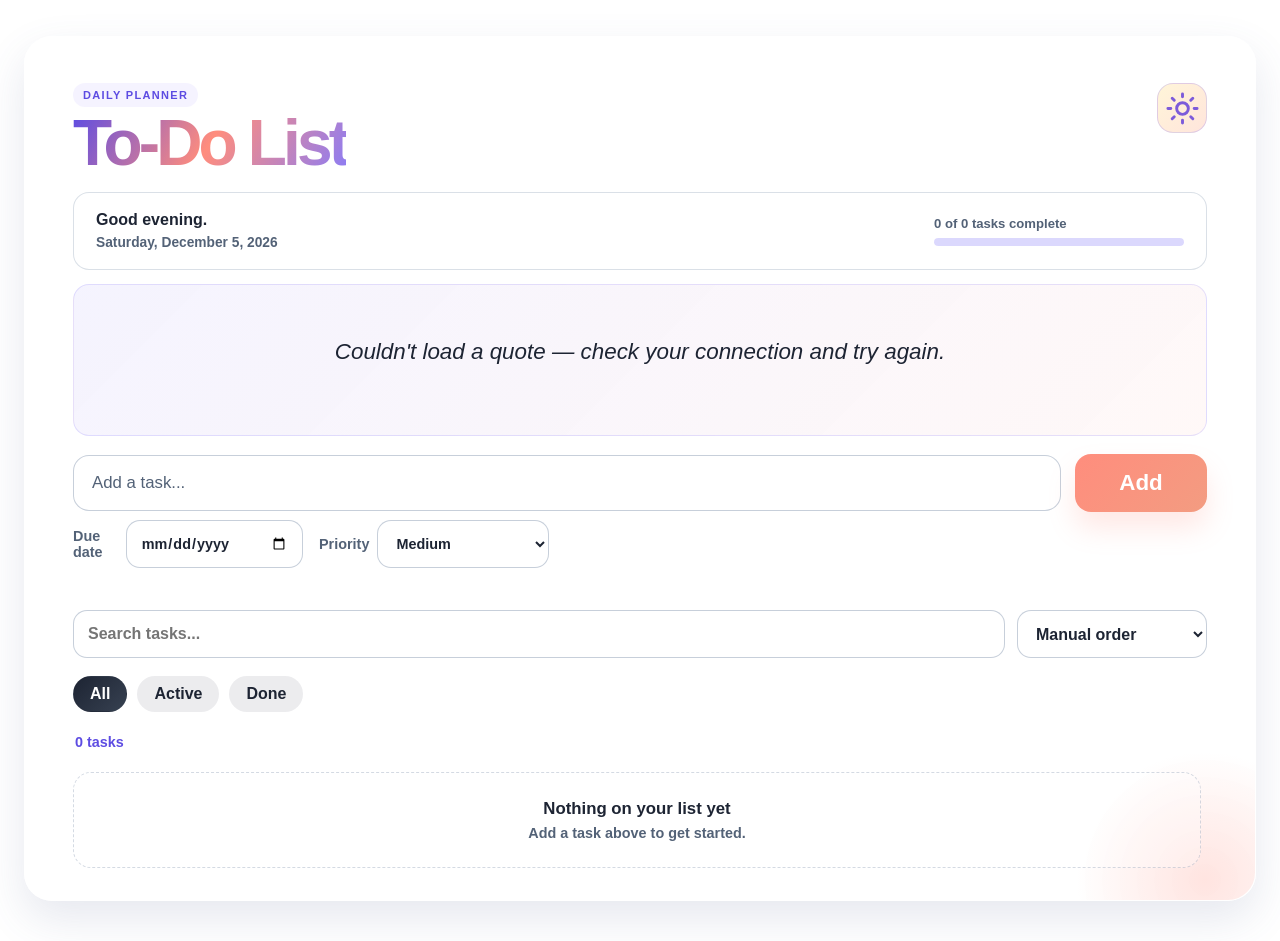
==== commit 46f470d6: "Feat: Added Task Details" ====
--- a/public/index.html
+++ b/public/index.html
@@ -34,11 +34,26 @@
                         </svg>
                     </button>
                 </div>
+                <section class="dashboard-summary" aria-label="Today's overview">
+                    <div class="dashboard-greeting">
+                        <p id="greeting-label">Your day, organized.</p>
+                        <time id="today-date"></time>
+                    </div>
+                    <div class="dashboard-progress">
+                        <span id="progress-label">0 of 0 tasks complete</span>
+                        <progress
+                            id="task-progress"
+                            value="0"
+                            max="1"
+                            aria-label="Task completion progress"
+                        ></progress>
+                    </div>
+                </section>
             </header>
 
             <div class="quote-box" id="quote-box">
                 <p class="quote-text" id="quote-text">
-                    Click "New Quote" for a little motivation.
+                    Loading a little motivation...
                 </p>
                 <p class="quote-author" id="quote-author"></p>
             </div>
@@ -111,10 +126,79 @@
             <div class="task-list-container">
                 <ul id="task-list"></ul>
                 <div class="empty-state" id="empty-state">
-                    No tasks here yet — add one above!
+                    <p class="empty-title" id="empty-title">
+                        Nothing on your list yet
+                    </p>
+                    <p class="empty-message" id="empty-message">
+                        Add a task above to get started.
+                    </p>
                 </div>
             </div>
         </div>
+
+        <dialog
+            class="task-detail-dialog"
+            id="task-detail-dialog"
+            aria-labelledby="task-detail-heading"
+        >
+            <form class="task-detail-form" id="task-detail-form">
+                <header class="task-detail-header">
+                    <div>
+                        <span class="eyebrow">Task details</span>
+                        <h2 id="task-detail-heading"></h2>
+                    </div>
+                    <button
+                        class="detail-close"
+                        id="task-detail-close"
+                        type="button"
+                        aria-label="Close task details"
+                    >
+                        &times;
+                    </button>
+                </header>
+                <div class="task-detail-grid">
+                    <label class="detail-field detail-description" for="detail-note">
+                        Description / notes
+                        <textarea
+                            id="detail-note"
+                            placeholder="Add details about this task..."
+                        ></textarea>
+                    </label>
+                    <aside class="task-detail-sidebar" aria-label="Task properties">
+                        <label class="detail-field" for="detail-title">
+                            Task name
+                            <input id="detail-title" type="text" required />
+                        </label>
+                        <label class="detail-field" for="detail-due">
+                            Due date
+                            <input id="detail-due" type="date" />
+                        </label>
+                        <label class="detail-field" for="detail-priority">
+                            Priority
+                            <select id="detail-priority">
+                                <option value="low">Low</option>
+                                <option value="medium">Medium</option>
+                                <option value="high">High</option>
+                            </select>
+                        </label>
+                        <label class="detail-field" for="detail-status">
+                            Status
+                            <select id="detail-status"></select>
+                        </label>
+                        <label class="detail-completion" for="detail-done">
+                            <input id="detail-done" type="checkbox" />
+                            Mark as complete
+                        </label>
+                    </aside>
+                </div>
+                <footer class="task-detail-actions">
+                    <button class="detail-cancel" id="task-detail-cancel" type="button">
+                        Cancel
+                    </button>
+                    <button class="detail-save" type="submit">Save changes</button>
+                </footer>
+            </form>
+        </dialog>
 
         <!-- UNDO TOAST -->
         <div class="toast" id="toast">
--- a/public/to-do-list.css
+++ b/public/to-do-list.css
@@ -14,7 +14,7 @@
     --surface: rgba(255, 255, 255, 0.58);
     --surface-strong: rgba(255, 255, 255, 0.82);
     --border: rgba(148, 163, 184, 0.34);
-    --shadow: 0 24px 60px rgba(79, 95, 143, 0.18);
+    --shadow: 0 18px 44px rgba(79, 95, 143, 0.14);
     --primary: #7c6cf7;
     --primary-strong: #5d4ce2;
     --secondary: #ff8d7d;
@@ -132,6 +132,68 @@
     color: transparent;
 }
 
+.dashboard-summary {
+    position: relative;
+    z-index: 1;
+    display: flex;
+    align-items: center;
+    justify-content: space-between;
+    gap: 18px;
+    margin: 18px 0 4px;
+    padding: 14px 16px;
+    border: 1px solid var(--border);
+    border-radius: 16px;
+    background: var(--surface);
+}
+
+.dashboard-greeting p {
+    margin: 0 0 4px;
+    font-size: 1rem;
+    font-weight: 800;
+}
+
+.dashboard-greeting time {
+    color: var(--muted);
+    font-size: 0.86rem;
+    font-weight: 600;
+}
+
+.dashboard-progress {
+    display: grid;
+    flex: 0 1 250px;
+    gap: 7px;
+    color: var(--muted);
+    font-size: 0.82rem;
+    font-weight: 700;
+}
+
+.dashboard-progress progress {
+    display: block;
+    width: 100%;
+    height: 8px;
+    overflow: hidden;
+    border: 0;
+    border-radius: 999px;
+    background: rgba(124, 108, 247, 0.14);
+    accent-color: var(--primary);
+}
+
+.dashboard-progress progress::-webkit-progress-bar {
+    border-radius: 999px;
+    background: rgba(124, 108, 247, 0.14);
+}
+
+.dashboard-progress progress::-webkit-progress-value {
+    border-radius: 999px;
+    background: linear-gradient(90deg, var(--primary), var(--mint));
+    transition: width 0.3s ease;
+}
+
+.dashboard-progress progress::-moz-progress-bar {
+    border-radius: 999px;
+    background: linear-gradient(90deg, var(--primary), var(--mint));
+}
+
 #mode-btn {
     width: 50px;
     height: 50px;
@@ -171,9 +233,9 @@
 .todo-app .quote-box {
     position: relative;
     z-index: 1;
-    margin: 18px 0 22px;
-    padding: 12px 10px 16px;
-    border-radius: 20px;
+    margin: 14px 0 18px;
+    padding: 12px 16px 10px;
+    border-radius: 16px;
     border: 1px solid rgba(124, 108, 247, 0.18);
     background: linear-gradient(
         135deg,
@@ -186,12 +248,12 @@
     display: flex;
     align-items: center;
     justify-content: center;
-    margin: 0 0 8px;
-    font-size: 1.7rem;
+    margin: 0 0 4px;
+    font-size: clamp(1.1rem, 2vw, 1.4rem);
     font-style: italic;
-    line-height: 1.6;
+    line-height: 1.45;
     color: var(--text);
-    min-height: 8em;
+    min-height: 4.5em;
     text-align: center;
     opacity: 1;
     transition: opacity 700ms ease;
@@ -199,17 +261,16 @@
 
 .todo-app .quote-author {
     display: block;
-
     width: 100%;
-    margin: 0 0 12px;
+    margin: 0 0 2px;
     color: var(--primary-strong);
     font-weight: 700;
-    font-size: 16px;
+    font-size: 0.82rem;
     letter-spacing: 0.04em;
     min-height: 1em;
     text-align: right;
-    padding-right: 71px;
-    padding-bottom: 30px;
+    padding-right: 8px;
+    padding-bottom: 0;
     opacity: 1;
     transition: opacity 700ms ease;
 }
@@ -408,6 +469,11 @@
     color: white;
 }
 
+.todo-app :focus-visible {
+    outline: 3px solid var(--primary);
+    outline-offset: 3px;
+}
+
 .todo-app .list-meta {
     position: relative;
     z-index: 1;
@@ -453,20 +519,20 @@
     padding: 0;
     display: flex;
     flex-direction: column;
-    gap: 12px;
+    gap: 10px;
 }
 
 .todo-app #task-list li {
     display: flex;
     align-items: center;
-    gap: 12px;
+    gap: 10px;
     width: 100%;
-    padding: 12px 14px 12px 10px;
-    border-radius: 18px;
+    padding: 10px 12px 10px 8px;
+    border-radius: 14px;
     background: rgba(255, 255, 255, 0.94);
     border: 1px solid rgba(148, 163, 184, 0.3);
     border-left: 4px solid var(--accent, var(--primary));
-    box-shadow: 0 8px 20px rgba(15, 23, 42, 0.04);
+    box-shadow: 0 5px 14px rgba(15, 23, 42, 0.035);
     transition:
         transform 0.2s ease,
         box-shadow 0.2s ease,
@@ -476,7 +542,7 @@
 
 .todo-app #task-list li:hover {
     transform: translateY(-2px);
-    box-shadow: 0 12px 24px rgba(15, 23, 42, 0.08);
+    box-shadow: 0 8px 18px rgba(15, 23, 42, 0.07);
 }
 
 .todo-app #task-list li.dragging {
@@ -560,7 +626,7 @@
     display: flex;
     align-items: center;
     flex-wrap: wrap;
-    gap: 8px 10px;
+    gap: 7px 8px;
 }
 
 .todo-app .task-text {
@@ -592,12 +658,14 @@
     line-height: 1;
     padding: 8px 11px;
     white-space: nowrap;
+    transition: transform 0.2s ease;
+}
+
+.todo-app .priority-badge {
     cursor: pointer;
-    transition: transform 0.2s ease;
-}
-
-.todo-app .priority-badge:hover,
-.todo-app .due-badge:hover {
+}
+
+.todo-app .priority-badge:hover {
     transform: translateY(-1px);
 }
 
@@ -627,6 +695,46 @@
     font-size: 0.82rem;
     font-weight: 800;
     cursor: pointer;
+    transition:
+        background-color 0.2s ease,
+        border-color 0.2s ease,
+        color 0.2s ease;
+}
+
+.todo-app .status-select[data-status="waiting"] {
+    border-color: rgba(59, 130, 246, 0.3);
+    background: rgba(59, 130, 246, 0.1);
+    color: #1d4ed8;
+}
+
+.todo-app .status-select[data-status="in_progress"] {
+    border-color: rgba(124, 108, 247, 0.35);
+    background: rgba(124, 108, 247, 0.12);
+    color: #5d4ce2;
+}
+
+.todo-app .status-select[data-status="escalated"] {
+    border-color: rgba(219, 93, 80, 0.35);
+    background: rgba(219, 93, 80, 0.12);
+    color: #bd3e32;
+}
+
+.todo-app .status-select[data-status="pending"] {
+    border-color: rgba(198, 123, 0, 0.3);
+    background: rgba(246, 199, 109, 0.2);
+    color: #875900;
+}
+
+.todo-app .status-select[data-status="canceled"] {
+    border-color: rgba(100, 116, 139, 0.3);
+    background: rgba(100, 116, 139, 0.1);
+    color: #475569;
+}
+
+.todo-app .status-select[data-status="resolved"] {
+    border-color: rgba(30, 166, 114, 0.3);
+    background: rgba(30, 166, 114, 0.12);
+    color: #147a55;
 }
 
 .todo-app .status-select:focus {
@@ -655,10 +763,8 @@
     color: var(--danger);
 }
 
-.todo-app .due-badge.empty {
-    background: rgba(148, 163, 184, 0.08);
-    color: var(--muted);
-    border: 1px dashed rgba(148, 163, 184, 0.44);
+.todo-app .due-badge[hidden] {
+    display: none;
 }
 
 .todo-app .delete-btn {
@@ -692,28 +798,26 @@
 
 .todo-app .empty-state {
     display: none;
-    margin-top: 12px;
-    padding: 34px 18px;
+    margin-top: 10px;
+    padding: 26px 18px;
     border: 1.5px dashed rgba(148, 163, 184, 0.4);
     border-radius: 18px;
     background: rgba(255, 255, 255, 0.28);
     text-align: center;
-    font-size: 0.96rem;
     color: var(--muted);
+}
+
+.todo-app .empty-title {
+    margin: 0;
+    color: var(--text);
+    font-size: 1.05rem;
+    font-weight: 800;
+}
+
+.todo-app .empty-message {
+    margin: 6px 0 0;
+    font-size: 0.9rem;
     font-weight: 600;
-}
-
-.todo-app .edit-input {
-    width: 100%;
-    border: 2px solid rgba(124, 108, 247, 0.7);
-    border-radius: 12px;
-    background: rgba(255, 255, 255, 0.95);
-    color: var(--text);
-    padding: 10px 12px;
-    font-size: 1.05rem;
-    font-weight: 600;
-    outline: none;
-    box-shadow: 0 0 0 4px rgba(124, 108, 247, 0.08);
 }
 
 .toast {
@@ -791,18 +895,34 @@
 @media (min-width: 900px) {
     body {
         padding-top: 36px;
+        padding-right: 24px;
+        padding-left: 24px;
     }
 
     .todo-app {
-        padding: 38px 34px 24px;
+        width: min(1440px, 100%);
+        padding: 46px 48px 32px;
+    }
+
+    .dashboard-summary {
+        padding: 18px 22px;
+    }
+
+    .todo-app #task-list {
+        gap: 12px;
+    }
+
+    .todo-app #task-list li {
+        gap: 12px;
+        padding: 14px 16px 14px 12px;
     }
 
     .todo-app .quote-box {
-        padding: 20px 22px 18px;
+        padding: 16px 24px 14px;
     }
 
     .todo-app .task-text {
-        font-size: 1.15rem;
+        font-size: 1.2rem;
     }
 }
 
@@ -814,9 +934,24 @@
 body.night-mode .todo-app {
     background: rgba(15, 23, 42, 0.98);
     border-color: var(--dark-border);
-    box-shadow: 0 28px 60px rgba(2, 6, 23, 0.5);
+    box-shadow: 0 20px 48px rgba(2, 6, 23, 0.38);
     backdrop-filter: none;
     -webkit-backdrop-filter: none;
+}
+
+body.night-mode .dashboard-summary {
+    background: rgba(15, 23, 42, 0.72);
+    border-color: var(--dark-border);
+}
+
+body.night-mode .dashboard-greeting time,
+body.night-mode .dashboard-progress {
+    color: #b8c5d9;
+}
+
+body.night-mode .dashboard-progress progress,
+body.night-mode .dashboard-progress progress::-webkit-progress-bar {
+    background: rgba(148, 163, 184, 0.2);
 }
 
 body.night-mode #mode-btn {
@@ -828,6 +963,42 @@
 body.night-mode .eyebrow,
 body.night-mode .quote-author {
     color: #d4c9ff;
+}
+
+body.night-mode .todo-app .status-select[data-status="waiting"] {
+    border-color: rgba(96, 165, 250, 0.35);
+    background: rgba(59, 130, 246, 0.18);
+    color: #bfdbfe;
+}
+
+body.night-mode .todo-app .status-select[data-status="in_progress"] {
+    border-color: rgba(167, 139, 250, 0.35);
+    background: rgba(124, 108, 247, 0.2);
+    color: #ddd6fe;
+}
+
+body.night-mode .todo-app .status-select[data-status="escalated"] {
+    border-color: rgba(248, 113, 113, 0.35);
+    background: rgba(219, 93, 80, 0.18);
+    color: #fecaca;
+}
+
+body.night-mode .todo-app .status-select[data-status="pending"] {
+    border-color: rgba(246, 199, 109, 0.35);
+    background: rgba(246, 199, 109, 0.16);
+    color: #f6d47b;
+}
+
+body.night-mode .todo-app .status-select[data-status="canceled"] {
+    border-color: rgba(148, 163, 184, 0.3);
+    background: rgba(100, 116, 139, 0.18);
+    color: #cbd5e1;
+}
+
+body.night-mode .todo-app .status-select[data-status="resolved"] {
+    border-color: rgba(52, 211, 153, 0.35);
+    background: rgba(30, 166, 114, 0.18);
+    color: #a7f3d0;
 }
 
 body.night-mode .quote-box {
@@ -905,9 +1076,8 @@
     color: #cbd5e1;
 }
 
-body.night-mode .due-badge.empty {
-    background: rgba(148, 163, 184, 0.06);
-    color: #cbd5e1;
+body.night-mode .empty-title {
+    color: #edf5ff;
 }
 
 body.night-mode .priority-badge.medium {
@@ -1040,7 +1210,18 @@
     color: #f6d47b;
 }
 
-@media (max-width: 480px) {
+@media (max-width: 620px) {
+    .dashboard-summary {
+        align-items: flex-start;
+        flex-direction: column;
+        gap: 12px;
+    }
+
+    .dashboard-progress {
+        flex-basis: auto;
+        width: 100%;
+    }
+
     .todo-app #task-list li {
         flex-wrap: wrap;
     }
@@ -1049,3 +1230,242 @@
         flex-basis: calc(100% - 100px);
     }
 }
+
+.task-detail-dialog {
+    width: min(920px, calc(100% - 32px));
+    max-width: none;
+    max-height: min(820px, calc(100% - 32px));
+    margin: auto;
+    padding: 0;
+    overflow: auto;
+    border: 1px solid var(--border);
+    border-radius: 20px;
+    background: rgba(255, 255, 255, 0.98);
+    color: var(--text);
+    box-shadow: 0 28px 90px rgba(15, 23, 42, 0.3);
+}
+
+.task-detail-dialog::backdrop {
+    background: rgba(15, 23, 42, 0.62);
+    backdrop-filter: blur(4px);
+}
+
+.task-detail-form {
+    display: flex;
+    min-height: 420px;
+    flex-direction: column;
+}
+
+.task-detail-header {
+    display: flex;
+    align-items: flex-start;
+    justify-content: space-between;
+    gap: 20px;
+    padding: 24px 28px 18px;
+    border-bottom: 1px solid var(--border);
+}
+
+.task-detail-header .eyebrow {
+    margin-bottom: 10px;
+}
+
+.task-detail-header h2 {
+    margin: 0;
+    font-size: clamp(1.35rem, 3vw, 2rem);
+    line-height: 1.2;
+    overflow-wrap: anywhere;
+}
+
+.detail-close {
+    display: inline-grid;
+    width: 38px;
+    height: 38px;
+    flex: none;
+    place-items: center;
+    border: 1px solid var(--border);
+    border-radius: 12px;
+    background: transparent;
+    color: var(--muted);
+    font-size: 1.5rem;
+    cursor: pointer;
+}
+
+.task-detail-grid {
+    display: grid;
+    flex: 1;
+    grid-template-columns: minmax(0, 1fr) minmax(230px, 0.42fr);
+    gap: 24px;
+    padding: 24px 28px;
+}
+
+.detail-field {
+    display: grid;
+    gap: 8px;
+    color: var(--muted);
+    font-size: 0.84rem;
+    font-weight: 800;
+}
+
+.detail-field input,
+.detail-field select,
+.detail-field textarea {
+    width: 100%;
+    min-width: 0;
+    border: 1px solid var(--border);
+    border-radius: 10px;
+    background: white;
+    color: var(--text);
+    padding: 11px 12px;
+    font: inherit;
+    font-size: 0.95rem;
+    font-weight: 500;
+}
+
+.detail-field input,
+.detail-field select {
+    min-height: 44px;
+}
+
+.detail-field textarea {
+    min-height: 220px;
+    resize: vertical;
+    line-height: 1.55;
+}
+
+.task-detail-sidebar {
+    display: grid;
+    align-content: start;
+    gap: 16px;
+    padding: 16px;
+    border: 1px solid var(--border);
+    border-radius: 14px;
+    background: rgba(148, 163, 184, 0.06);
+}
+
+.detail-completion {
+    display: flex;
+    align-items: center;
+    gap: 10px;
+    padding-top: 4px;
+    color: var(--text);
+    font-size: 0.9rem;
+    font-weight: 700;
+    cursor: pointer;
+}
+
+.detail-completion input {
+    width: 18px;
+    height: 18px;
+    accent-color: var(--primary);
+}
+
+.task-detail-actions {
+    display: flex;
+    justify-content: flex-end;
+    gap: 10px;
+    padding: 16px 28px 22px;
+    border-top: 1px solid var(--border);
+}
+
+.task-detail-actions button {
+    min-height: 42px;
+    border-radius: 10px;
+    padding: 0 16px;
+    font: inherit;
+    font-weight: 800;
+    cursor: pointer;
+}
+
+.task-detail-dialog :focus-visible {
+    outline: 3px solid var(--primary);
+    outline-offset: 2px;
+}
+
+.detail-cancel {
+    border: 1px solid var(--border);
+    background: transparent;
+    color: var(--muted);
+}
+
+.detail-save {
+    border: 0;
+    background: linear-gradient(135deg, var(--primary), var(--secondary));
+    color: white;
+}
+
+body.night-mode .task-detail-dialog {
+    border-color: var(--dark-border);
+    background: #0f172a;
+    color: #edf5ff;
+}
+
+body.night-mode .task-detail-header,
+body.night-mode .task-detail-actions {
+    border-color: var(--dark-border);
+}
+
+body.night-mode .detail-close,
+body.night-mode .detail-cancel {
+    border-color: var(--dark-border);
+    color: #cbd5e1;
+}
+
+body.night-mode .detail-field input,
+body.night-mode .detail-field select,
+body.night-mode .detail-field textarea {
+    border-color: var(--dark-border);
+    background: #111827;
+    color: #edf5ff;
+}
+
+body.night-mode .detail-field {
+    color: #b8c5d9;
+}
+
+body.night-mode .task-detail-sidebar {
+    border-color: var(--dark-border);
+    background: rgba(8, 13, 30, 0.55);
+}
+
+body.night-mode .detail-completion {
+    color: #edf5ff;
+}
+
+@media (max-width: 680px) {
+    .task-detail-dialog {
+        width: calc(100% - 20px);
+        max-height: calc(100% - 20px);
+        border-radius: 16px;
+    }
+
+    .task-detail-form {
+        min-height: 0;
+    }
+
+    .task-detail-header {
+        padding: 18px 18px 14px;
+    }
+
+    .task-detail-grid {
+        grid-template-columns: 1fr;
+        gap: 16px;
+        padding: 18px;
+    }
+
+    .detail-field textarea {
+        min-height: 130px;
+    }
+
+    .task-detail-sidebar {
+        grid-template-columns: 1fr 1fr;
+        padding: 12px;
+    }
+
+    .task-detail-sidebar .detail-completion {
+        grid-column: 1 / -1;
+    }
+
+    .task-detail-actions {
+        padding: 14px 18px 18px;
+    }
+}
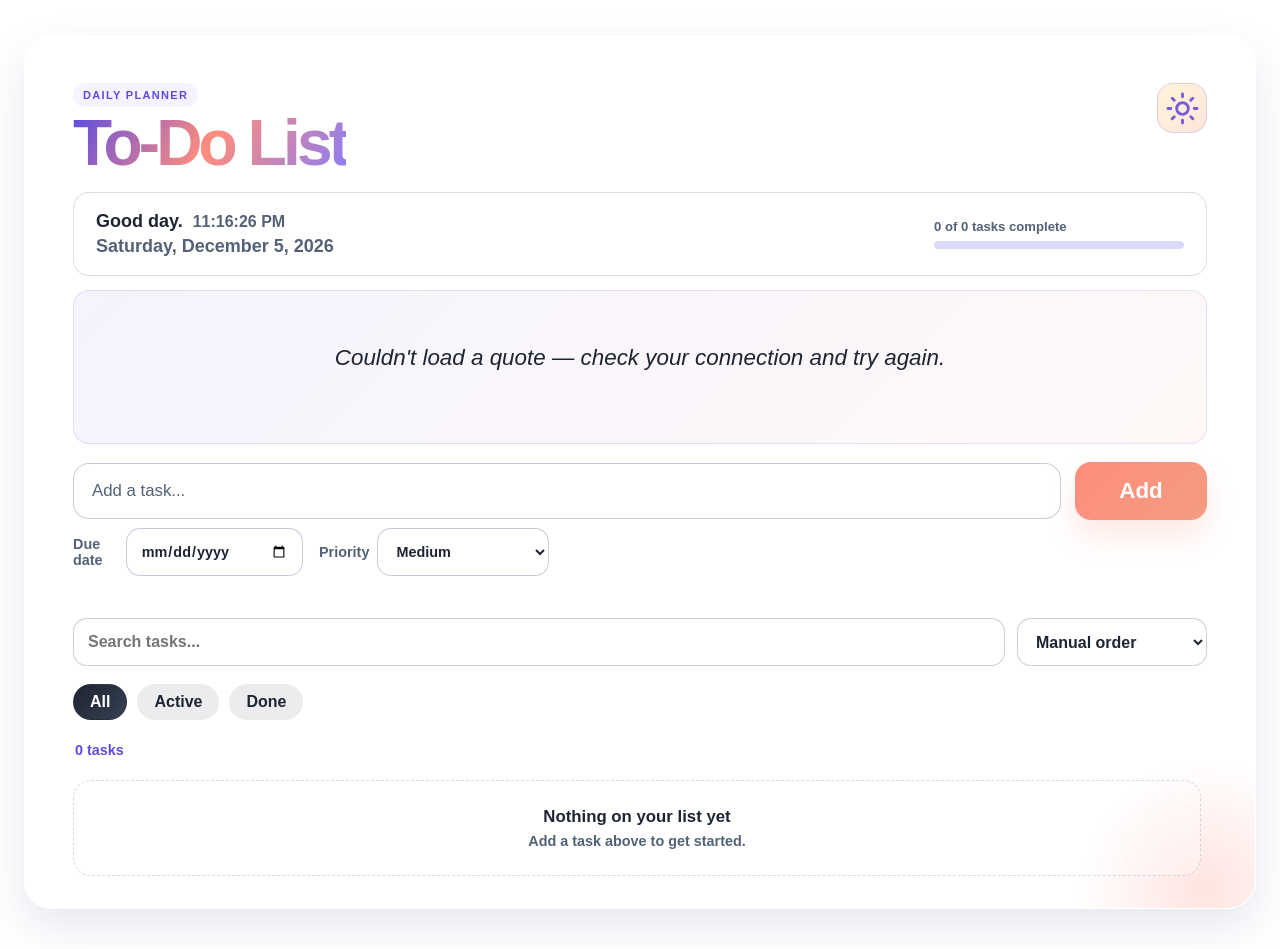
==== commit ca756d90: "Feat: Added Real time clock" ====
--- a/public/index.html
+++ b/public/index.html
@@ -36,7 +36,10 @@
                 </div>
                 <section class="dashboard-summary" aria-label="Today's overview">
                     <div class="dashboard-greeting">
-                        <p id="greeting-label">Your day, organized.</p>
+                        <div class="dashboard-greeting-line">
+                            <p id="greeting-label">Your day, organized.</p>
+                            <time id="current-time" class="dashboard-clock"></time>
+                        </div>
                         <time id="today-date"></time>
                     </div>
                     <div class="dashboard-progress">
@@ -164,7 +167,10 @@
                             placeholder="Add details about this task..."
                         ></textarea>
                     </label>
-                    <aside class="task-detail-sidebar" aria-label="Task properties">
+                    <aside
+                        class="task-detail-sidebar"
+                        aria-label="Task properties"
+                    >
                         <label class="detail-field" for="detail-title">
                             Task name
                             <input id="detail-title" type="text" required />
@@ -192,10 +198,16 @@
                     </aside>
                 </div>
                 <footer class="task-detail-actions">
-                    <button class="detail-cancel" id="task-detail-cancel" type="button">
+                    <button
+                        class="detail-cancel"
+                        id="task-detail-cancel"
+                        type="button"
+                    >
                         Cancel
                     </button>
-                    <button class="detail-save" type="submit">Save changes</button>
+                    <button class="detail-save" type="submit">
+                        Save changes
+                    </button>
                 </footer>
             </form>
         </dialog>
--- a/public/to-do-list.css
+++ b/public/to-do-list.css
@@ -44,7 +44,7 @@
     justify-content: center;
     font-family: Inter, "Segoe UI", sans-serif;
     color: var(--text);
-    background-image: url("night-sky.webp");
+    background-image: url("starry-sun.webp");
     background-size: cover;
     background-position: center;
     background-repeat: no-repeat;
@@ -146,16 +146,28 @@
     background: var(--surface);
 }
 
-.dashboard-greeting p {
+.dashboard-greeting-line {
+    display: flex;
+    align-items: baseline;
+    gap: 10px;
+}
+
+.dashboard-greeting-line p {
     margin: 0 0 4px;
-    font-size: 1rem;
+    font-size: 18px;
     font-weight: 800;
 }
 
 .dashboard-greeting time {
     color: var(--muted);
-    font-size: 0.86rem;
+    font-size: 18px;
     font-weight: 600;
+}
+
+.dashboard-greeting .dashboard-clock {
+    font-size: 1rem;
+    font-variant-numeric: tabular-nums;
+    font-weight: 700;
 }
 
 .dashboard-progress {
@@ -269,8 +281,8 @@
     letter-spacing: 0.04em;
     min-height: 1em;
     text-align: right;
-    padding-right: 8px;
-    padding-bottom: 0;
+    padding-right: 35px;
+    padding-bottom: 15px;
     opacity: 1;
     transition: opacity 700ms ease;
 }
@@ -927,7 +939,7 @@
 }
 
 body.night-mode {
-    background-image: url("starry-sun.webp");
+    background-image: url("night-sky.webp");
     color: #e5eefb;
 }
 
@@ -1231,6 +1243,24 @@
     }
 }
 
+.todo-app .edit-input {
+    width: 100%;
+    border: 2px solid rgba(124, 108, 247, 0.7);
+    border-radius: 12px;
+    background: rgba(255, 255, 255, 0.95);
+    color: var(--text);
+    padding: 10px 12px;
+    font-size: 1.05rem;
+    font-weight: 600;
+    outline: none;
+    box-shadow: 0 0 0 4px rgba(124, 108, 247, 0.08);
+}
+
+body.night-mode .edit-input {
+    background: #111827;
+    color: #edf5ff;
+}
+
 .task-detail-dialog {
     width: min(920px, calc(100% - 32px));
     max-width: none;
